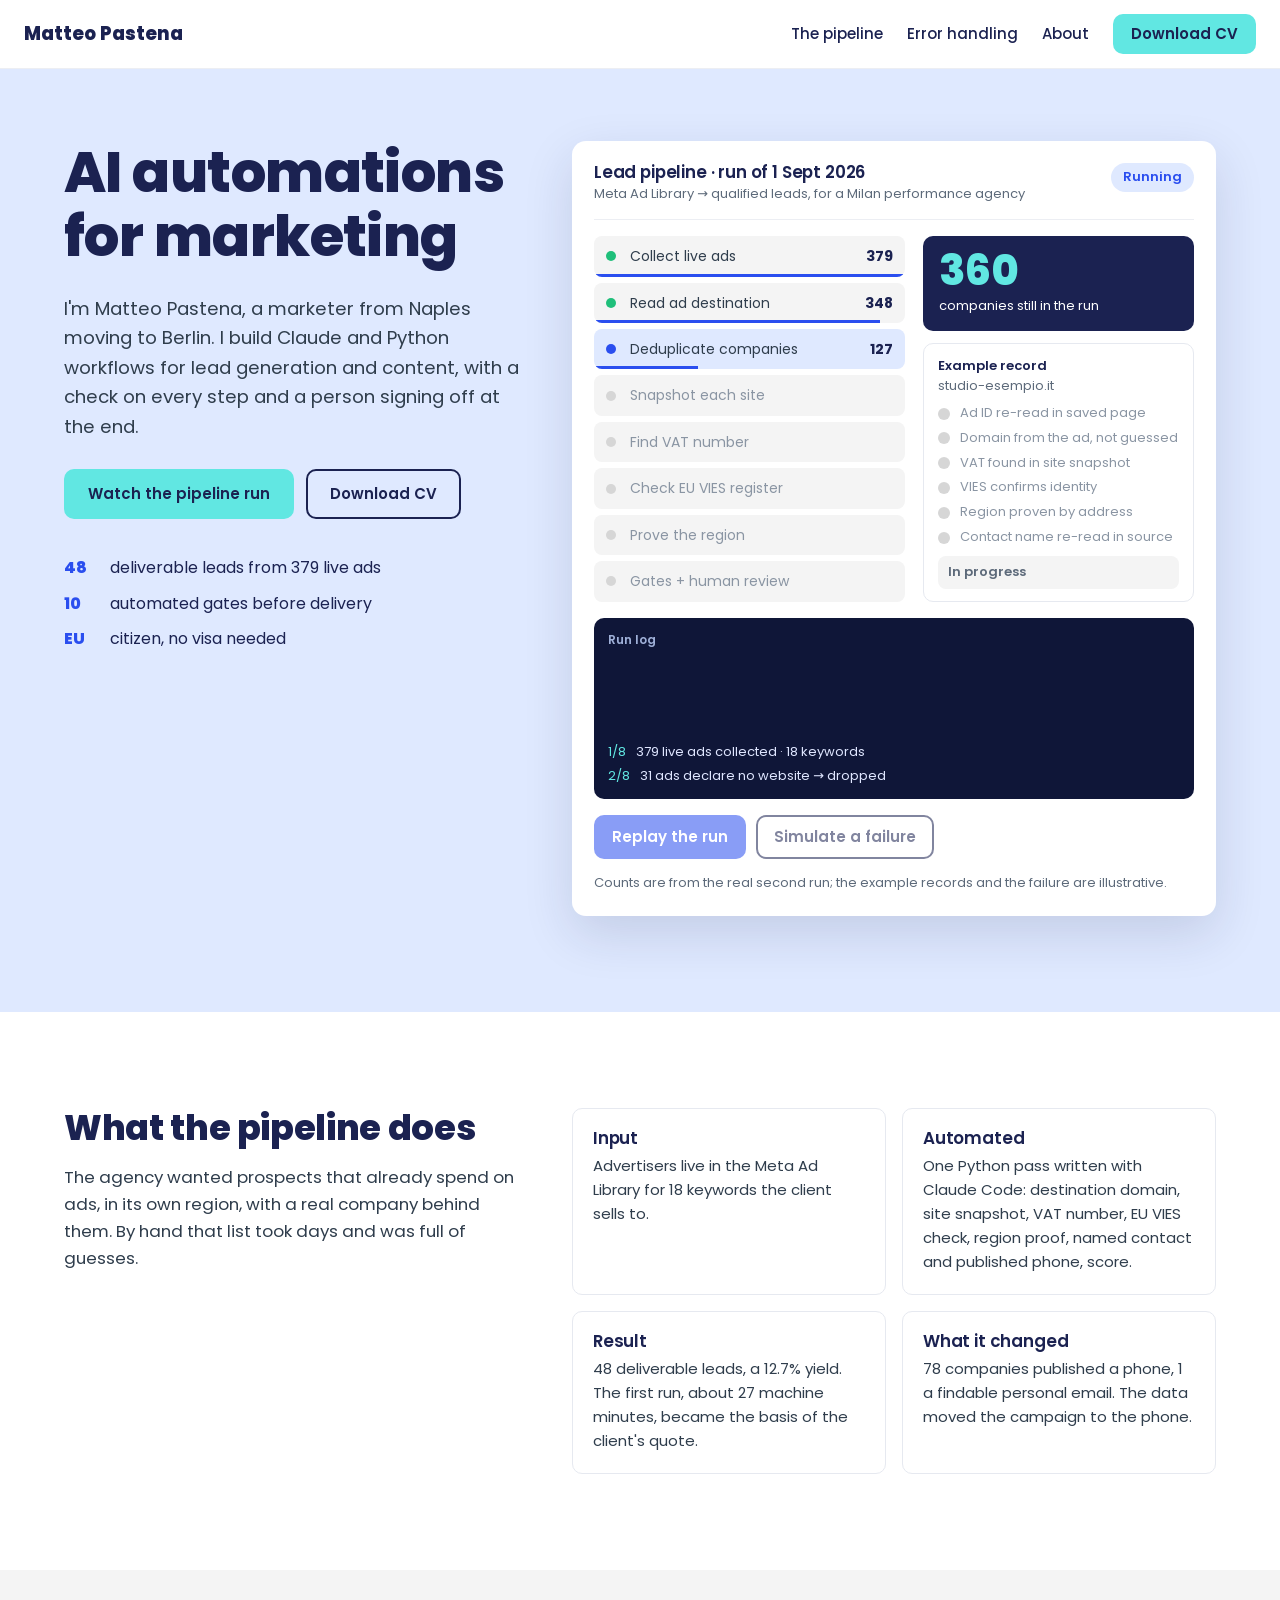
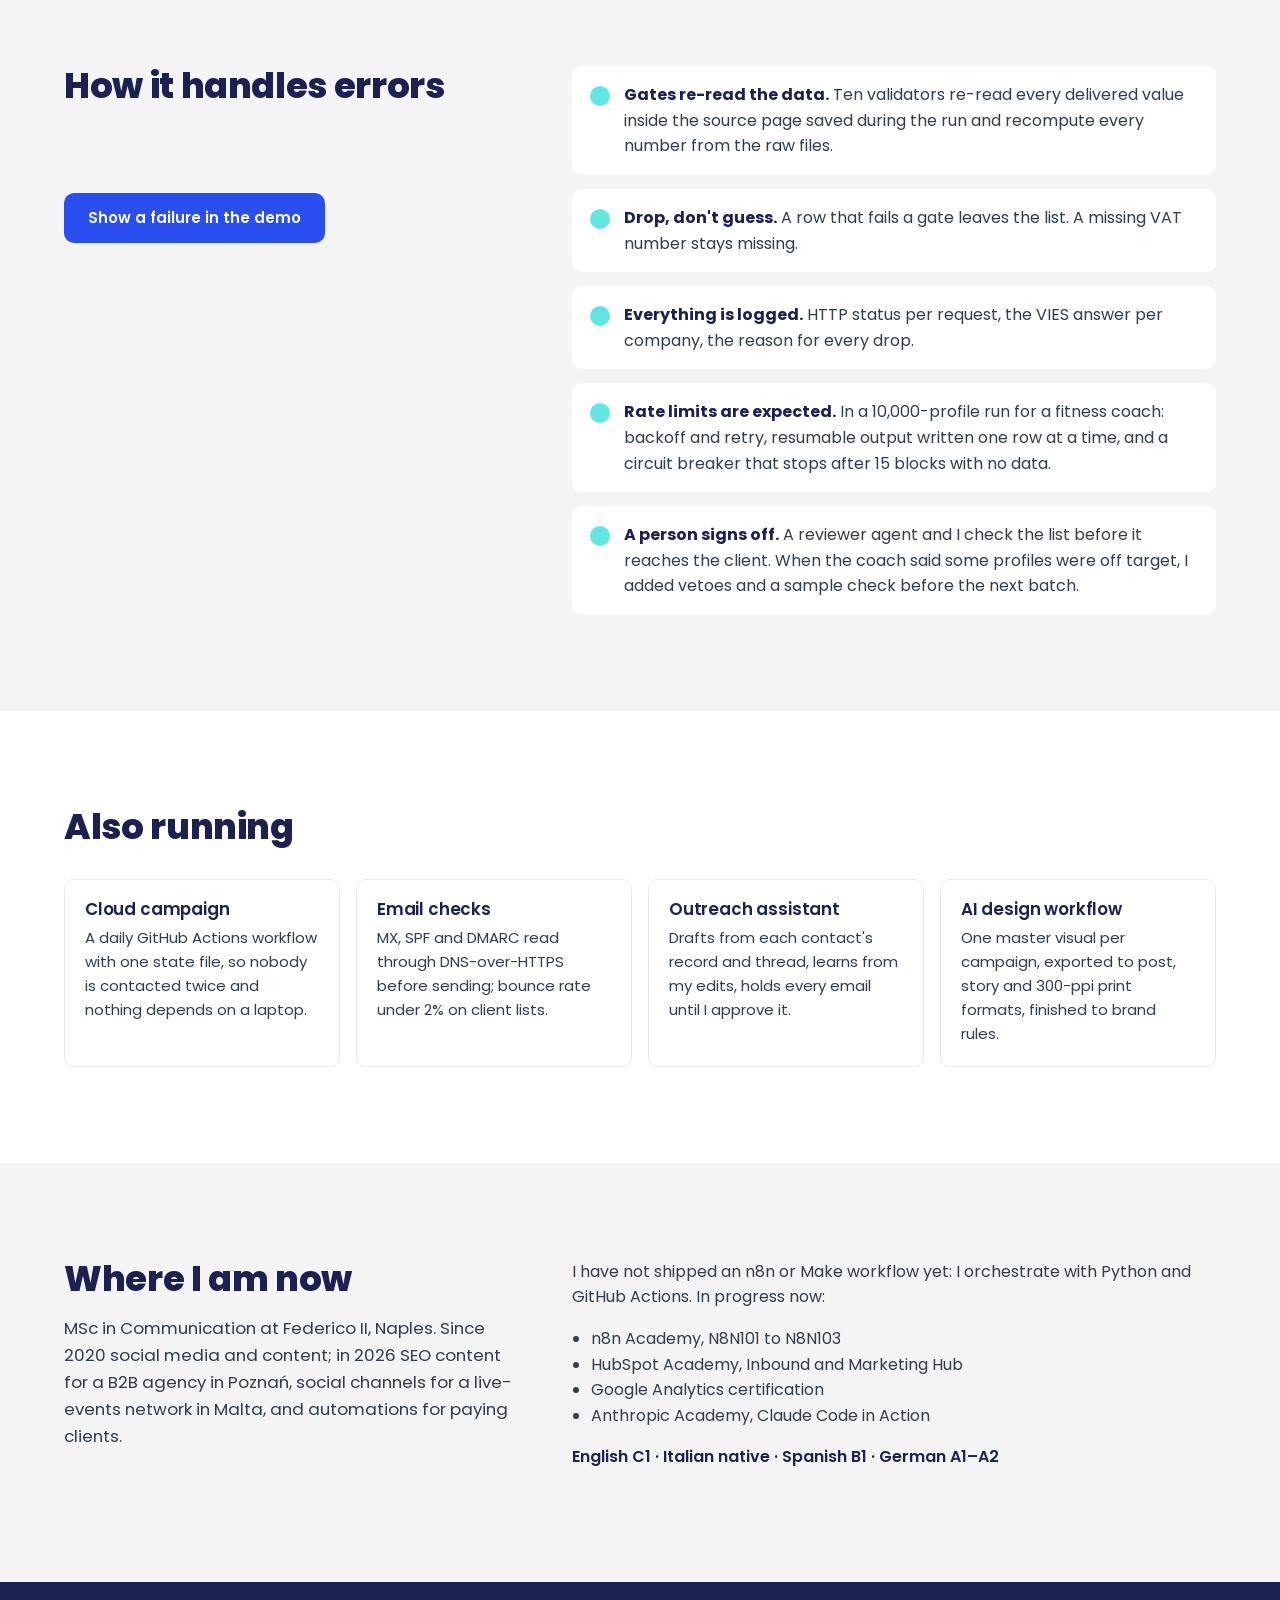
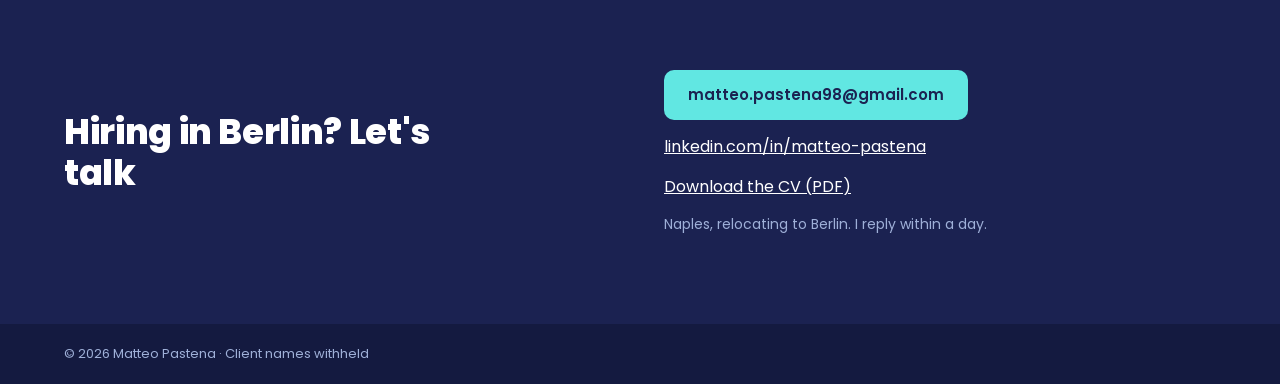
==== index.html @ 395c9174 "Portfolio one-page: AI marketing automation, GotPhoto style, live pipeline demo Co-Authored-By: Clau" ====
<!doctype html>
<html lang="en">
<head>
<meta charset="utf-8">
<meta name="viewport" content="width=device-width, initial-scale=1">
<title>Matteo Pastena — AI marketing automation</title>
<meta name="description" content="Matteo Pastena builds AI automations for marketing and lead generation: Claude, Python and APIs, with checks, logs and human review in every step. Moving to Berlin.">
<link rel="preconnect" href="https://fonts.googleapis.com">
<link rel="preconnect" href="https://fonts.gstatic.com" crossorigin>
<link href="https://fonts.googleapis.com/css2?family=Poppins:wght@400;500;600;800&display=swap" rel="stylesheet">
<link rel="stylesheet" href="styles.css">
</head>
<body>

<header class="bar">
  <a class="wordmark" href="#top">Matteo Pastena</a>
  <nav aria-label="Main">
    <a href="#demo">The pipeline</a>
    <a href="#errors">Error handling</a>
    <a href="#about">About</a>
    <a class="btn btn-teal btn-small" href="assets/Matteo-Pastena-CV.pdf">Download CV</a>
  </nav>
</header>

<main id="top">
  <section class="hero">
    <div class="wrap hero-grid">
      <div class="hero-copy">
        <h1>AI automations for marketing</h1>
        <p class="lead">I'm Matteo Pastena, a marketer from Naples moving to Berlin. I build Claude and Python workflows for lead generation and content, with a check on every step and a person signing off at the end.</p>
        <p class="actions">
          <a class="btn btn-teal" href="#demo" data-play>Watch the pipeline run</a>
          <a class="btn btn-ghost" href="assets/Matteo-Pastena-CV.pdf">Download CV</a>
        </p>
        <ul class="facts">
          <li><b>48</b> deliverable leads from 379 live ads</li>
          <li><b>10</b> automated gates before delivery</li>
          <li><b>EU</b> citizen, no visa needed</li>
        </ul>
      </div>

      <!-- Live demo: replays the real run of 1 Sept 2026 -->
      <div class="app" id="demo" data-ui aria-labelledby="app-title">
        <div class="app-top">
          <div>
            <h2 id="app-title">Lead pipeline · run of 1 Sept 2026</h2>
            <p class="app-sub">Meta Ad Library → qualified leads, for a Milan performance agency</p>
          </div>
          <span class="status" id="status">Finished</span>
        </div>

        <div class="app-body">
          <ol class="stages" id="stages">
            <li data-n="379" data-log="379 live ads collected · 18 keywords"><span class="dot"></span><span class="sname">Collect live ads</span><b>379</b><i style="--w:1"></i></li>
            <li data-n="348" data-log="31 ads declare no website → dropped"><span class="dot"></span><span class="sname">Read ad destination</span><b>348</b><i style="--w:.918"></i></li>
            <li data-n="127" data-log="348 ads → 127 unique company domains"><span class="dot"></span><span class="sname">Deduplicate companies</span><b>127</b><i style="--w:.335"></i></li>
            <li data-n="116" data-log="HTTP status logged per request · 11 sites unreachable"><span class="dot"></span><span class="sname">Snapshot each site</span><b>116</b><i style="--w:.306"></i></li>
            <li data-n="84" data-log="VAT read inside the saved snapshot, never inferred"><span class="dot"></span><span class="sname">Find VAT number</span><b>84</b><i style="--w:.222"></i></li>
            <li data-n="78" data-log="EU VIES answer logged for every company"><span class="dot"></span><span class="sname">Check EU VIES register</span><b>78</b><i style="--w:.206"></i></li>
            <li data-n="55" data-log="Region proven by VIES or the published address"><span class="dot"></span><span class="sname">Prove the region</span><b>55</b><i style="--w:.145"></i></li>
            <li data-n="48" data-log="48 rows pass all 10 gates · sent to human review"><span class="dot"></span><span class="sname">Gates + human review</span><b>48</b><i style="--w:.127"></i></li>
          </ol>

          <div class="side">
            <div class="kpi">
              <p class="kpi-n" id="kpi">48</p>
              <p class="kpi-l" id="kpi-l">companies still in the run</p>
            </div>
            <div class="record" id="record">
              <p class="record-h">Example record <span id="rec-name">studio-esempio.it</span></p>
              <ul id="rec-fields">
                <li class="ok">Ad ID re-read in saved page</li>
                <li class="ok">Domain from the ad, not guessed</li>
                <li class="ok">VAT found in site snapshot</li>
                <li class="ok">VIES confirms identity</li>
                <li class="ok">Region proven by address</li>
                <li class="ok">Contact name re-read in source</li>
              </ul>
              <p class="verdict ok" id="verdict">Delivered</p>
            </div>
          </div>
        </div>

        <div class="log-wrap">
          <p class="log-h">Run log</p>
          <ol class="log" id="log" aria-live="polite">
            <li><time>1/8</time>379 live ads collected · 18 keywords</li>
            <li><time>8/8</time>48 rows pass all 10 gates · sent to human review</li>
          </ol>
        </div>

        <div class="app-actions">
          <button class="btn btn-blue" type="button" id="play">Replay the run</button>
          <button class="btn btn-ghost" type="button" id="break">Simulate a failure</button>
          <p class="note">Counts are from the real second run; the example records and the failure are illustrative.</p>
        </div>
      </div>
    </div>
  </section>

  <section class="section" aria-labelledby="how-h">
    <div class="wrap two">
      <div>
        <h2 id="how-h" data-rise>What the pipeline does</h2>
        <p class="lead-s" data-rise>The agency wanted prospects that already spend on ads, in its own region, with a real company behind them. By hand that list took days and was full of guesses.</p>
      </div>
      <div class="cards">
        <article class="card" data-rise><h3>Input</h3><p>Advertisers live in the Meta Ad Library for 18 keywords the client sells to.</p></article>
        <article class="card" data-rise><h3>Automated</h3><p>One Python pass written with Claude Code: destination domain, site snapshot, VAT number, EU VIES check, region proof, named contact and published phone, score.</p></article>
        <article class="card" data-rise><h3>Result</h3><p>48 deliverable leads, a 12.7% yield. The first run, about 27 machine minutes, became the basis of the client's quote.</p></article>
        <article class="card" data-rise><h3>What it changed</h3><p>78 companies published a phone, 1 a findable personal email. The data moved the campaign to the phone.</p></article>
      </div>
    </div>
  </section>

  <section class="section tint" id="errors" aria-labelledby="err-h">
    <div class="wrap two">
      <div>
        <h2 id="err-h" data-rise>How it handles errors</h2>
        <p class="lead-s" data-rise>My automations are built to fail loudly and never fill a gap with a guess.</p>
        <p data-rise><a class="btn btn-blue" href="#demo" data-break>Show a failure in the demo</a></p>
      </div>
      <ul class="checks">
        <li data-rise><b>Gates re-read the data.</b> Ten validators re-read every delivered value inside the source page saved during the run and recompute every number from the raw files.</li>
        <li data-rise><b>Drop, don't guess.</b> A row that fails a gate leaves the list. A missing VAT number stays missing.</li>
        <li data-rise><b>Everything is logged.</b> HTTP status per request, the VIES answer per company, the reason for every drop.</li>
        <li data-rise><b>Rate limits are expected.</b> In a 10,000-profile run for a fitness coach: backoff and retry, resumable output written one row at a time, and a circuit breaker that stops after 15 blocks with no data.</li>
        <li data-rise><b>A person signs off.</b> A reviewer agent and I check the list before it reaches the client. When the coach said some profiles were off target, I added vetoes and a sample check before the next batch.</li>
      </ul>
    </div>
  </section>

  <section class="section" aria-labelledby="also-h">
    <div class="wrap">
      <h2 id="also-h" data-rise>Also running</h2>
      <div class="cards cards-4">
        <article class="card" data-rise><h3>Cloud campaign</h3><p>A daily GitHub Actions workflow with one state file, so nobody is contacted twice and nothing depends on a laptop.</p></article>
        <article class="card" data-rise><h3>Email checks</h3><p>MX, SPF and DMARC read through DNS-over-HTTPS before sending; bounce rate under 2% on client lists.</p></article>
        <article class="card" data-rise><h3>Outreach assistant</h3><p>Drafts from each contact's record and thread, learns from my edits, holds every email until I approve it.</p></article>
        <article class="card" data-rise><h3>AI design workflow</h3><p>One master visual per campaign, exported to post, story and 300-ppi print formats, finished to brand rules.</p></article>
      </div>
    </div>
  </section>

  <section class="section tint" id="about" aria-labelledby="about-h">
    <div class="wrap two">
      <div>
        <h2 id="about-h" data-rise>Where I am now</h2>
        <p class="lead-s" data-rise>MSc in Communication at Federico II, Naples. Since 2020 social media and content; in 2026 SEO content for a B2B agency in Poznań, social channels for a live-events network in Malta, and automations for paying clients.</p>
      </div>
      <div>
        <p data-rise>I have not shipped an n8n or Make workflow yet: I orchestrate with Python and GitHub Actions. In progress now:</p>
        <ul class="courses" data-rise>
          <li>n8n Academy, N8N101 to N8N103</li>
          <li>HubSpot Academy, Inbound and Marketing Hub</li>
          <li>Google Analytics certification</li>
          <li>Anthropic Academy, Claude Code in Action</li>
        </ul>
        <p class="langs" data-rise>English C1 · Italian native · Spanish B1 · German A1–A2</p>
      </div>
    </div>
  </section>

  <section class="contact" id="contact" aria-labelledby="contact-h">
    <div class="wrap contact-grid">
      <h2 id="contact-h">Hiring in Berlin? Let's talk</h2>
      <div class="contact-links">
        <a class="btn btn-teal" href="mailto:matteo.pastena98@gmail.com?subject=Role%20in%20Berlin">matteo.pastena98@gmail.com</a>
        <a href="https://www.linkedin.com/in/matteo-pastena">linkedin.com/in/matteo-pastena</a>
        <a href="assets/Matteo-Pastena-CV.pdf">Download the CV (PDF)</a>
        <p>Naples, relocating to Berlin. I reply within a day.</p>
      </div>
    </div>
  </section>
</main>

<footer class="foot"><div class="wrap"><p>© 2026 Matteo Pastena · Client names withheld</p></div></footer>

<script src="script.js"></script>
</body>
</html>
---- styles.css ----
/* Visual language aligned to gotphoto.com: Poppins, navy, light blue, teal action, 10px corners */
:root {
  --navy: #1b2251;
  --text: #2f3d4c;
  --blue: #2a4eef;
  --blue-dark: #1032cf;
  --sky: #dfe9ff;
  --teal: #61e7e2;
  --teal-dark: #1fd7d0;
  --coral: #f26673;
  --grey: #f4f4f4;
  --line: #d6d6d6;
  --white: #fff;
  --r: 10px;
  --wrap: 1200px;
  --ease: cubic-bezier(.2, .7, .2, 1);
}

*, *::before, *::after { box-sizing: border-box; }
html { scroll-behavior: smooth; }
body { margin: 0; font-family: Poppins, system-ui, sans-serif; color: var(--text); background: var(--white); font-size: 16px; line-height: 1.6; }
a { color: var(--blue); }
:focus-visible { outline: 3px solid var(--blue); outline-offset: 3px; }
h1, h2, h3 { color: var(--navy); font-weight: 800; margin: 0; line-height: 1.15; letter-spacing: -0.01em; }
h1 { font-size: clamp(2.25rem, 1.4rem + 3vw, 3.5rem); max-width: 14ch; }
h2 { font-size: clamp(1.6rem, 1.2rem + 1.4vw, 2.2rem); }
h3 { font-size: 1.05rem; font-weight: 600; margin-bottom: 6px; }
p { margin: 0 0 1em; }
.wrap { max-width: var(--wrap); margin: 0 auto; padding: 0 24px; }

/* header */
.bar { position: sticky; top: 0; z-index: 10; background: var(--white); display: flex; justify-content: space-between; align-items: center; padding: 14px 24px; border-bottom: 1px solid #eceef3; }
.wordmark { color: var(--navy); font-weight: 800; font-size: 1.15rem; text-decoration: none; }
.bar nav { display: flex; align-items: center; gap: 24px; }
.bar nav a:not(.btn) { color: var(--navy); text-decoration: none; font-weight: 500; font-size: 15px; }
.bar nav a:not(.btn):hover { color: var(--blue); }

/* buttons */
.btn { display: inline-flex; align-items: center; justify-content: center; gap: 8px; min-height: 48px; padding: 14px 22px; border-radius: var(--r); font: 600 15px/1.2 Poppins, sans-serif; text-decoration: none; cursor: pointer; border: 2px solid transparent; transition: background .2s, transform .15s var(--ease), border-color .2s, color .2s; }
.btn:active { transform: scale(.97); }
.btn-teal { background: var(--teal); color: var(--navy); }
.btn-teal:hover { background: var(--teal-dark); }
.btn-blue { background: var(--blue); color: var(--white); }
.btn-blue:hover { background: var(--blue-dark); }
.btn-ghost { background: transparent; color: var(--navy); border-color: var(--navy); }
.btn-ghost:hover { background: var(--navy); color: var(--white); }
.btn-small { min-height: 40px; padding: 9px 16px; }
.btn[disabled] { opacity: .55; cursor: default; }

/* hero */
.hero { background: var(--sky); padding: 72px 0 96px; }
.hero-grid { display: grid; grid-template-columns: 5fr 7fr; gap: 48px; align-items: start; }
.lead { font-size: 1.15rem; margin: 24px 0 28px; max-width: 34em; }
.actions { display: flex; gap: 12px; flex-wrap: wrap; }
.facts { list-style: none; padding: 0; margin: 36px 0 0; display: grid; gap: 10px; }
.facts li { color: var(--navy); }
.facts b { display: inline-block; min-width: 2.6em; font-weight: 800; color: var(--blue); }

/* demo app */
.app { background: var(--white); border-radius: 14px; box-shadow: 0 18px 50px rgba(27, 34, 81, .14); padding: 22px; scroll-margin-top: 90px; }
.app-top { display: flex; justify-content: space-between; gap: 16px; align-items: flex-start; padding-bottom: 14px; border-bottom: 1px solid #eceef3; }
.app-top h2 { font-size: 1.05rem; font-weight: 600; }
.app-sub { font-size: 13px; color: #5d6a7a; margin: 2px 0 0; }
.status { flex: none; font-size: 13px; font-weight: 600; padding: 4px 12px; border-radius: 999px; background: #e3f8ee; color: #137a4b; }
.status.running { background: var(--sky); color: var(--blue); }
.status.error { background: #fde7ea; color: #b2283a; }
.app-body { display: grid; grid-template-columns: 1.15fr 1fr; gap: 18px; padding: 16px 0; }
.stages { list-style: none; margin: 0; padding: 0; display: grid; gap: 6px; }
.stages li { position: relative; display: grid; grid-template-columns: 14px 1fr auto; gap: 10px; align-items: center; padding: 8px 12px; border-radius: 8px; background: var(--grey); font-size: 14px; overflow: hidden; transition: background .3s, color .3s; }
.stages li i { position: absolute; left: 0; bottom: 0; height: 3px; width: calc(var(--w) * 100%); background: var(--blue); transform-origin: left; transition: transform .5s var(--ease); }
.stages b { font-variant-numeric: tabular-nums; color: var(--navy); }
.dot { width: 10px; height: 10px; border-radius: 50%; background: #1fbf7a; }
.stages li.pending { color: #8a95a3; }
.stages li.pending .dot { background: var(--line); }
.stages li.pending b { visibility: hidden; }
.stages li.pending i { transform: scaleX(0); }
.stages li.active { background: var(--sky); }
.stages li.active .dot { background: var(--blue); animation: pulse 1s infinite; }
.stages li.failed { background: #fde7ea; }
.stages li.failed .dot { background: var(--coral); }
@keyframes pulse { 50% { transform: scale(1.5); opacity: .6; } }
.side { display: grid; gap: 12px; align-content: start; }
.kpi { background: var(--navy); color: var(--white); border-radius: var(--r); padding: 14px 16px; }
.kpi-n { font-size: 2.6rem; font-weight: 800; line-height: 1; margin: 0 0 4px; font-variant-numeric: tabular-nums; color: var(--teal); }
.kpi-l { font-size: 13px; margin: 0; }
.record { border: 1px solid #e6e9f0; border-radius: var(--r); padding: 12px 14px; font-size: 13px; }
.record-h { font-weight: 600; color: var(--navy); margin-bottom: 6px; }
.record-h span { display: block; font-weight: 400; color: #5d6a7a; }
.record ul { list-style: none; margin: 0 0 8px; padding: 0; display: grid; gap: 4px; }
.record li { padding-left: 22px; position: relative; color: #8a95a3; transition: color .3s; }
.record li::before { content: ""; position: absolute; left: 0; top: .35em; width: 12px; height: 12px; border-radius: 50%; background: var(--line); transition: background .3s; }
.record li.ok { color: var(--text); }
.record li.ok::before { background: #1fbf7a; }
.record li.bad { color: #b2283a; }
.record li.bad::before { background: var(--coral); }
.verdict { margin: 0; font-weight: 600; padding: 6px 10px; border-radius: 8px; background: var(--grey); color: #5d6a7a; }
.verdict.ok { background: #e3f8ee; color: #137a4b; }
.verdict.bad { background: #fde7ea; color: #b2283a; }
.log-wrap { background: #0f1638; border-radius: var(--r); padding: 12px 14px; }
.log-h { color: #9fb0d8; font-size: 12px; font-weight: 600; margin: 0 0 6px; }
.log { list-style: none; margin: 0; padding: 0; height: 132px; overflow: hidden; display: flex; flex-direction: column; justify-content: flex-end; gap: 3px; font-size: 13px; color: #dfe6ff; }
.log li { animation: in .3s var(--ease); }
.log time { color: var(--teal); font-variant-numeric: tabular-nums; margin-right: 10px; }
.log li.warn { color: #ffd27a; }
.log li.err { color: #ff9aa5; }
@keyframes in { from { opacity: 0; transform: translateY(6px); } }
.app-actions { display: flex; flex-wrap: wrap; gap: 10px; align-items: center; padding-top: 16px; }
.app-actions .btn { min-height: 44px; padding: 10px 16px; }
.note { flex-basis: 100%; font-size: 13px; color: #5d6a7a; margin: 4px 0 0; }

/* sections */
.section { padding: 96px 0; }
.tint { background: var(--grey); }
.two { display: grid; grid-template-columns: 5fr 7fr; gap: 48px; align-items: start; }
.lead-s { font-size: 1.05rem; margin-top: 16px; max-width: 32em; }
.cards { display: grid; grid-template-columns: 1fr 1fr; gap: 16px; }
.cards-4 { grid-template-columns: repeat(4, 1fr); margin-top: 32px; }
.card { background: var(--white); border: 1px solid #e6e9f0; border-radius: var(--r); padding: 20px; transition: transform .2s var(--ease), border-color .2s; }
.card:hover { transform: translateY(-3px); border-color: var(--blue); }
.card p { margin: 0; font-size: 15px; }
.tint .card { border-color: transparent; }
.checks { list-style: none; margin: 0; padding: 0; display: grid; gap: 14px; }
.checks li { background: var(--white); border-radius: var(--r); padding: 16px 18px 16px 52px; position: relative; }
.checks li::before { content: ""; position: absolute; left: 18px; top: 20px; width: 20px; height: 20px; border-radius: 50%; background: var(--teal); }
.checks b { color: var(--navy); }
.courses { padding-left: 1.2em; margin: 0 0 16px; }
.langs { color: var(--navy); font-weight: 600; }

/* contact */
.contact { background: var(--navy); color: #dfe6ff; padding: 88px 0; }
.contact h2 { color: var(--white); max-width: 16ch; }
.contact-grid { display: grid; grid-template-columns: 1fr 1fr; gap: 48px; align-items: center; }
.contact-links { display: flex; flex-direction: column; align-items: flex-start; gap: 14px; }
.contact-links a:not(.btn) { color: var(--white); }
.contact-links p { margin: 0; font-size: 14px; color: #9fb0d8; }
.foot { background: #141a40; color: #9fb0d8; font-size: 13px; padding: 20px 0; }
.foot p { margin: 0; }

/* entrances */
@media (prefers-reduced-motion: no-preference) {
  .js [data-rise] { opacity: 0; transform: translateY(20px); transition: opacity .6s var(--ease), transform .6s var(--ease); }
  .js [data-rise].is-in { opacity: 1; transform: none; }
}

@media (max-width: 980px) {
  .hero-grid, .two, .contact-grid { grid-template-columns: 1fr; gap: 32px; }
  .cards-4 { grid-template-columns: 1fr 1fr; }
}
@media (max-width: 640px) {
  .bar nav a:not(.btn) { display: none; }
  .hero { padding: 40px 0 56px; }
  .wrap { padding: 0 16px; }
  .app { padding: 14px; }
  .app-body { grid-template-columns: 1fr; }
  .cards, .cards-4 { grid-template-columns: 1fr; }
  .section { padding: 64px 0; }
  .actions .btn { flex: 1 1 100%; }
}
@media (prefers-reduced-motion: reduce) {
  html { scroll-behavior: auto; }
  .stages li.active .dot { animation: none; }
  .log li { animation: none; }
}
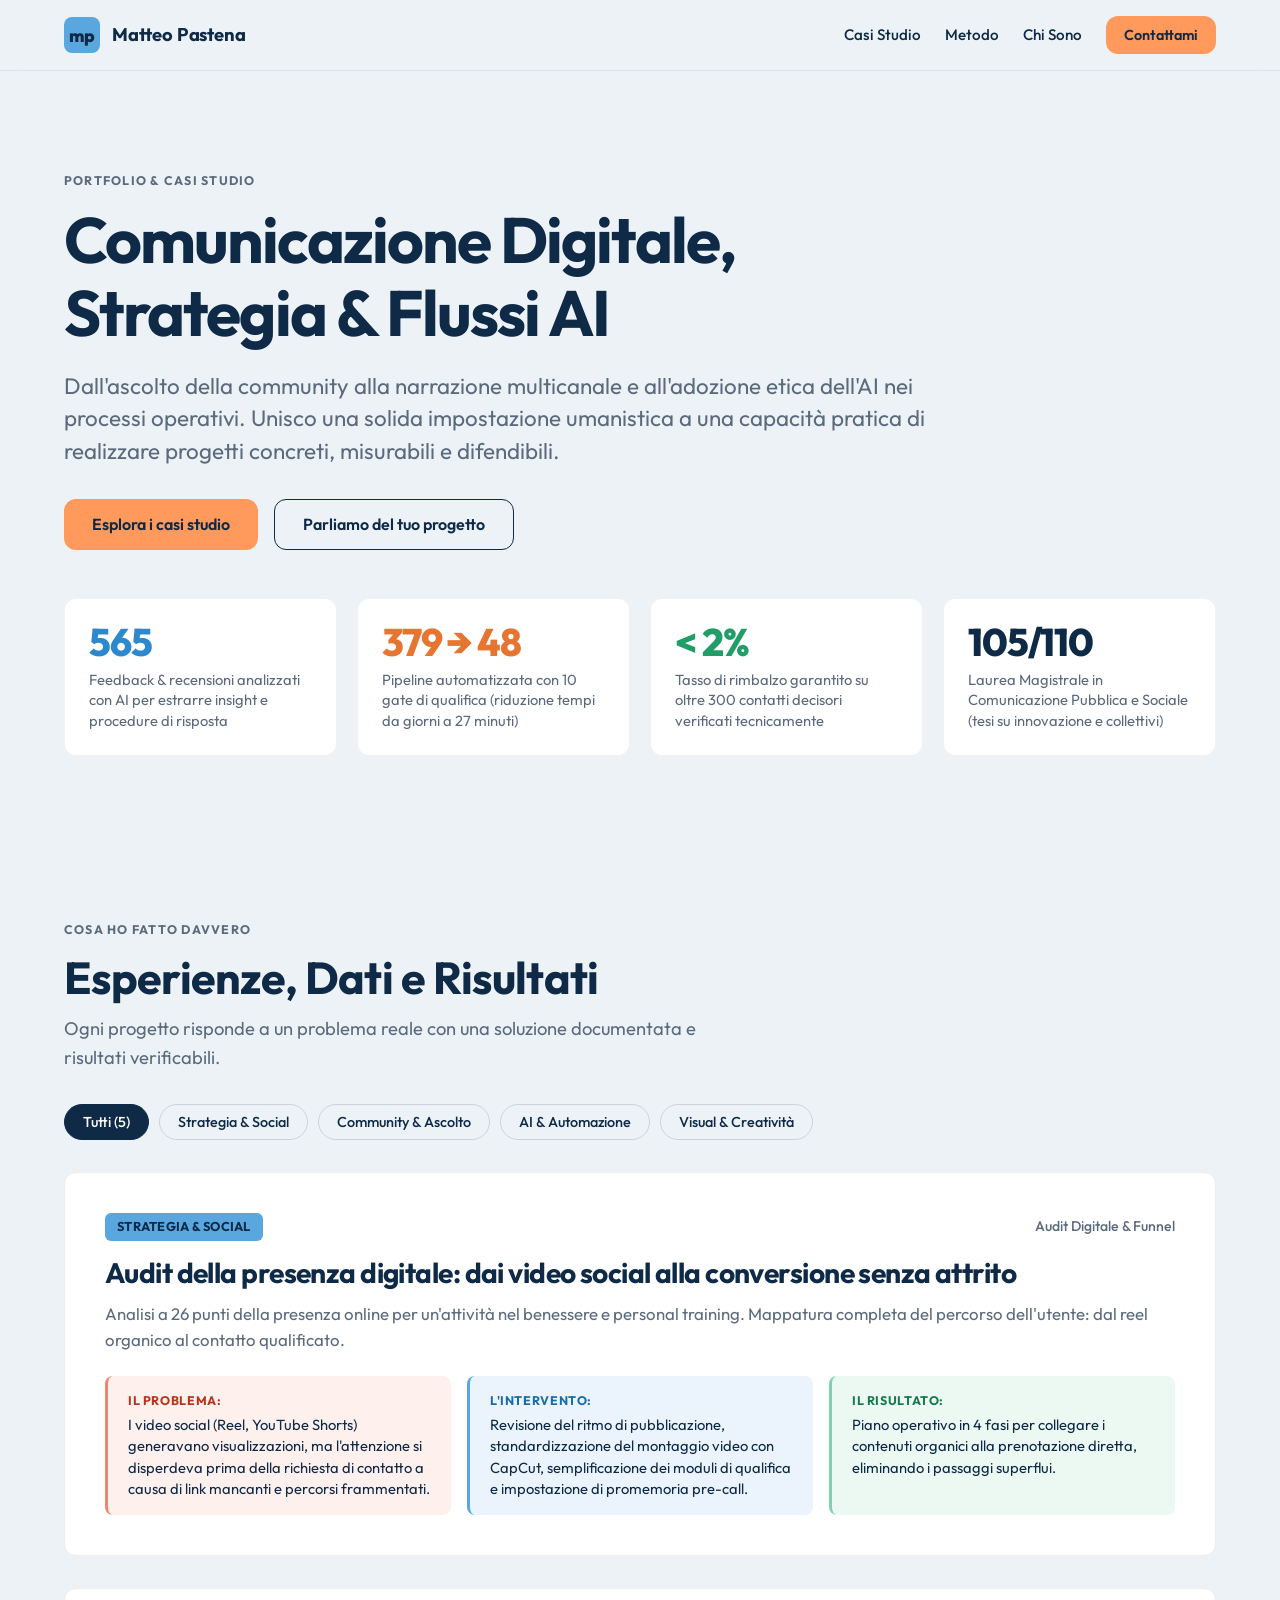
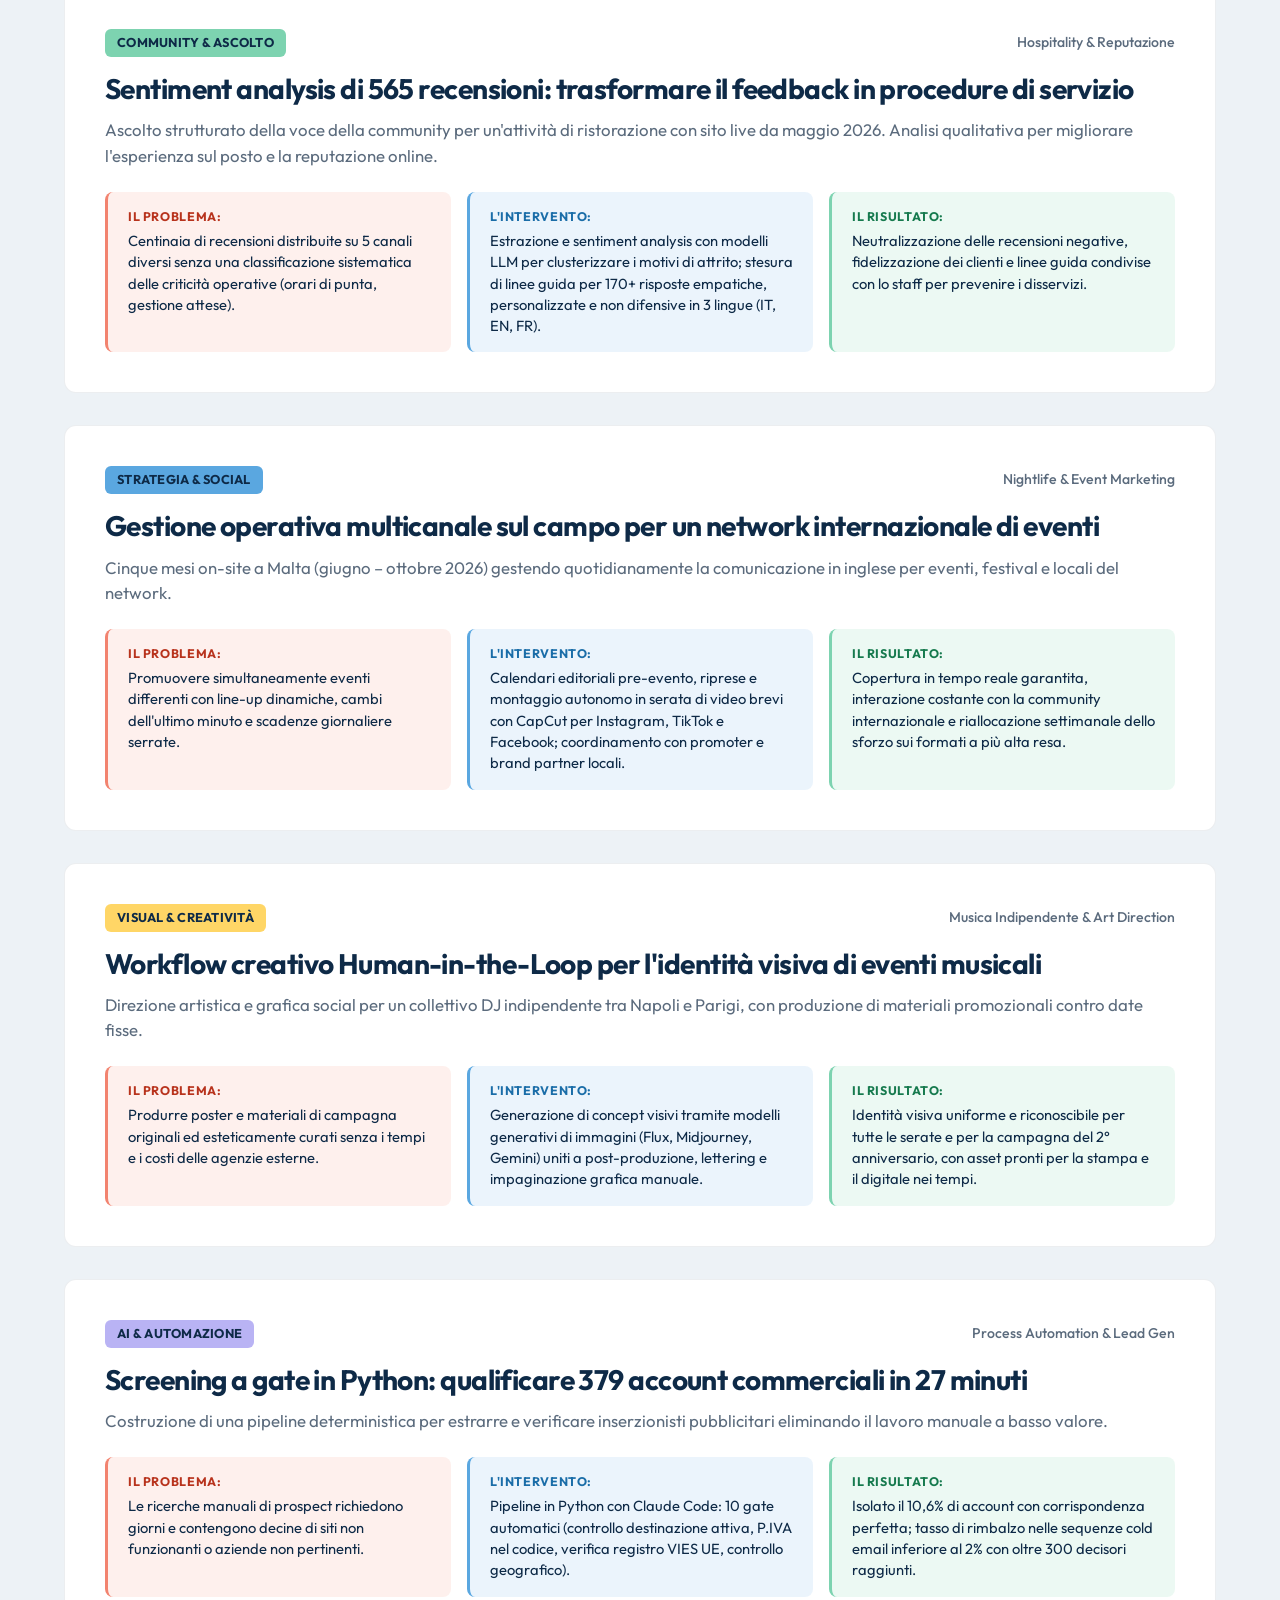
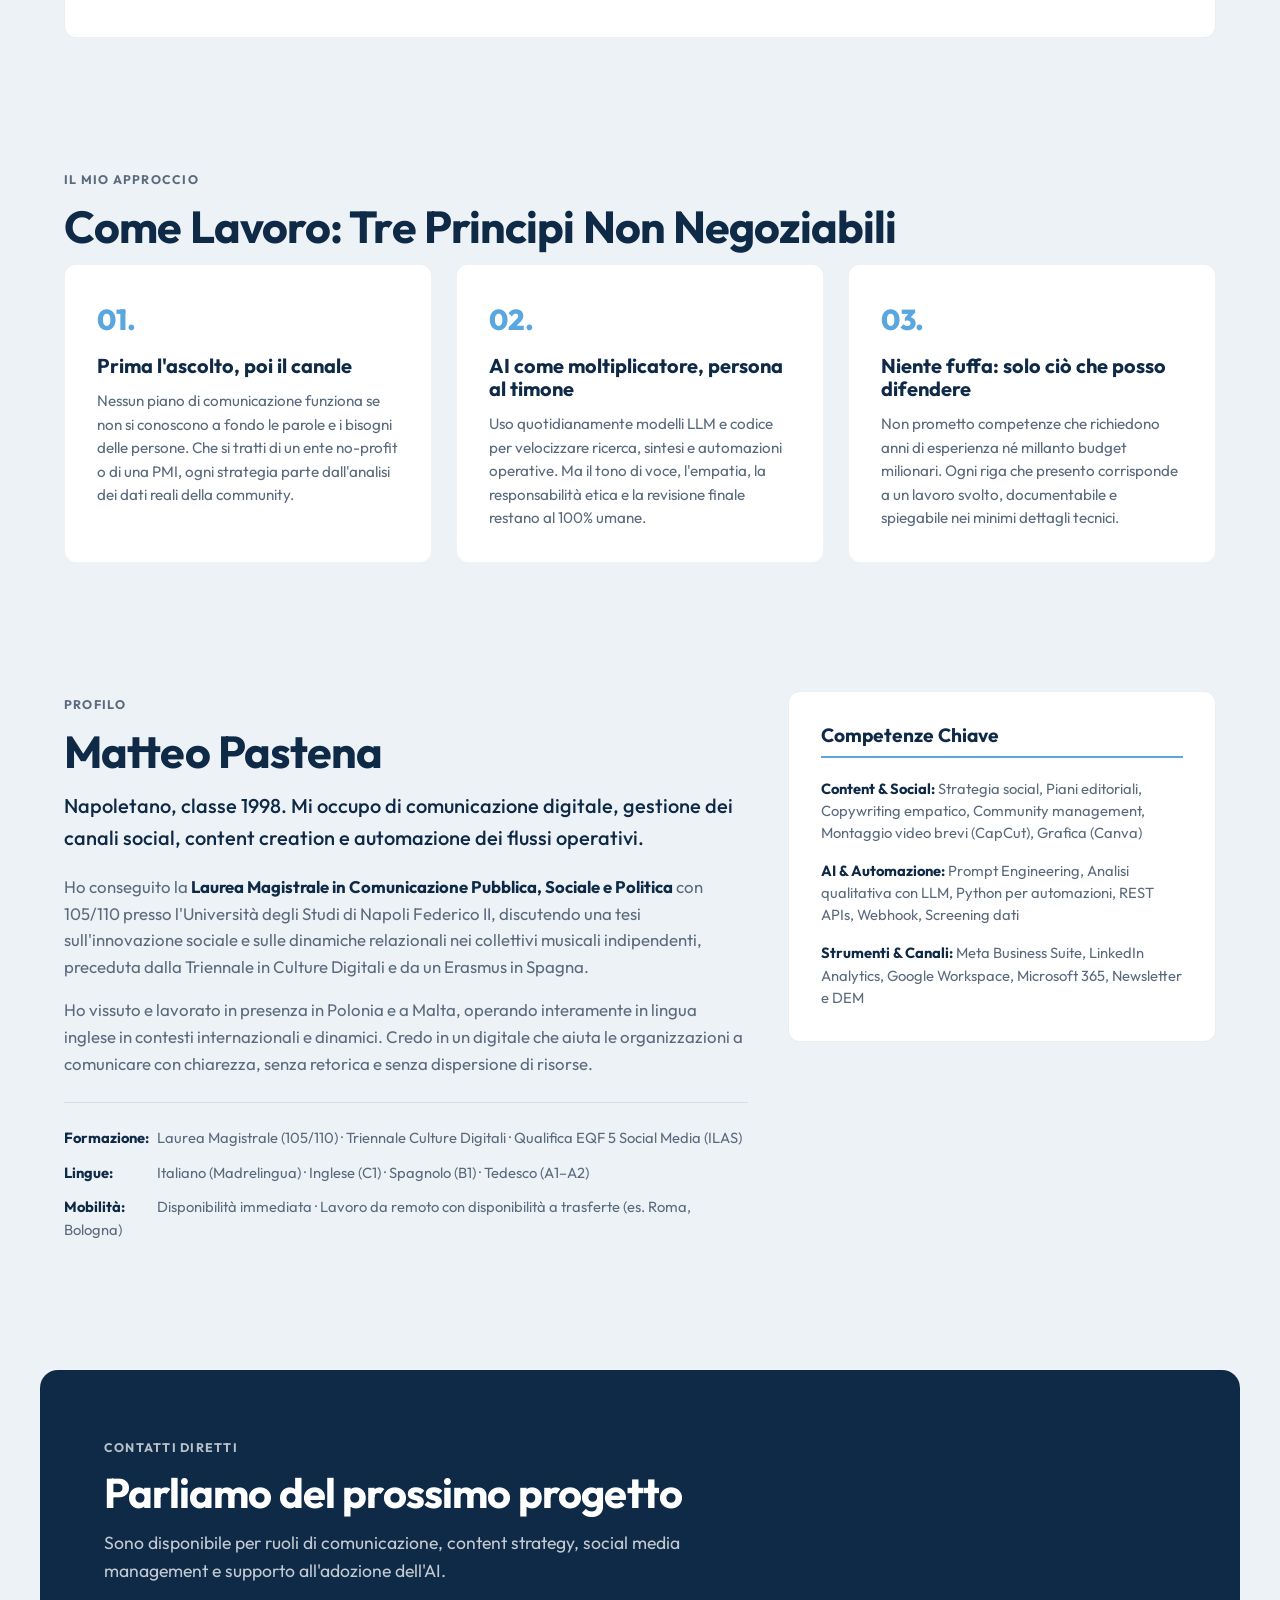
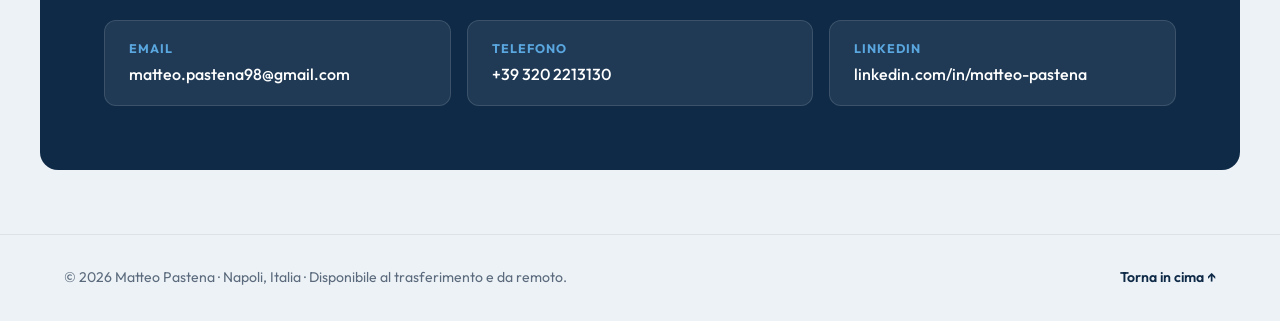
==== commit cbf894e4: "feat: unified portfolio v3 with Matteo Pastena brand guidelines and 5 case studies" ====
--- a/index.html
+++ b/index.html
@@ -1,180 +1,322 @@
 <!doctype html>
-<html lang="en">
+<html lang="it">
 <head>
 <meta charset="utf-8">
 <meta name="viewport" content="width=device-width, initial-scale=1">
-<title>Matteo Pastena — AI marketing automation</title>
-<meta name="description" content="Matteo Pastena builds AI automations for marketing and lead generation: Claude, Python and APIs, with checks, logs and human review in every step. Moving to Berlin.">
+<title>Matteo Pastena — Digital Communication, Content & AI Workflows</title>
+<meta name="description" content="Portfolio di Matteo Pastena: strategia di comunicazione digitale, content creation, community listening e automazioni AI. Laurea Magistrale in Comunicazione (105/110).">
 <link rel="preconnect" href="https://fonts.googleapis.com">
 <link rel="preconnect" href="https://fonts.gstatic.com" crossorigin>
-<link href="https://fonts.googleapis.com/css2?family=Poppins:wght@400;500;600;800&display=swap" rel="stylesheet">
+<link href="https://fonts.googleapis.com/css2?family=Outfit:wght@300;400;500;600;700;800&display=swap" rel="stylesheet">
 <link rel="stylesheet" href="styles.css">
 </head>
 <body>
 
-<header class="bar">
-  <a class="wordmark" href="#top">Matteo Pastena</a>
-  <nav aria-label="Main">
-    <a href="#demo">The pipeline</a>
-    <a href="#errors">Error handling</a>
-    <a href="#about">About</a>
-    <a class="btn btn-teal btn-small" href="assets/Matteo-Pastena-CV.pdf">Download CV</a>
-  </nav>
+<header class="navbar">
+  <div class="wrap nav-inner">
+    <a href="#top" class="brand">
+      <span class="logo-badge">mp</span>
+      <span class="brand-text">Matteo Pastena</span>
+    </a>
+    <nav class="nav-menu" aria-label="Navigazione principale">
+      <a href="#casi-studio">Casi Studio</a>
+      <a href="#metodo">Metodo</a>
+      <a href="#chi-sono">Chi Sono</a>
+      <a href="#contatti" class="btn btn-action btn-sm">Contattami</a>
+    </nav>
+  </div>
 </header>
 
 <main id="top">
-  <section class="hero">
-    <div class="wrap hero-grid">
-      <div class="hero-copy">
-        <h1>AI automations for marketing</h1>
-        <p class="lead">I'm Matteo Pastena, a marketer from Naples moving to Berlin. I build Claude and Python workflows for lead generation and content, with a check on every step and a person signing off at the end.</p>
-        <p class="actions">
-          <a class="btn btn-teal" href="#demo" data-play>Watch the pipeline run</a>
-          <a class="btn btn-ghost" href="assets/Matteo-Pastena-CV.pdf">Download CV</a>
-        </p>
-        <ul class="facts">
-          <li><b>48</b> deliverable leads from 379 live ads</li>
-          <li><b>10</b> automated gates before delivery</li>
-          <li><b>EU</b> citizen, no visa needed</li>
-        </ul>
-      </div>
-
-      <!-- Live demo: replays the real run of 1 Sept 2026 -->
-      <div class="app" id="demo" data-ui aria-labelledby="app-title">
-        <div class="app-top">
-          <div>
-            <h2 id="app-title">Lead pipeline · run of 1 Sept 2026</h2>
-            <p class="app-sub">Meta Ad Library → qualified leads, for a Milan performance agency</p>
-          </div>
-          <span class="status" id="status">Finished</span>
-        </div>
-
-        <div class="app-body">
-          <ol class="stages" id="stages">
-            <li data-n="379" data-log="379 live ads collected · 18 keywords"><span class="dot"></span><span class="sname">Collect live ads</span><b>379</b><i style="--w:1"></i></li>
-            <li data-n="348" data-log="31 ads declare no website → dropped"><span class="dot"></span><span class="sname">Read ad destination</span><b>348</b><i style="--w:.918"></i></li>
-            <li data-n="127" data-log="348 ads → 127 unique company domains"><span class="dot"></span><span class="sname">Deduplicate companies</span><b>127</b><i style="--w:.335"></i></li>
-            <li data-n="116" data-log="HTTP status logged per request · 11 sites unreachable"><span class="dot"></span><span class="sname">Snapshot each site</span><b>116</b><i style="--w:.306"></i></li>
-            <li data-n="84" data-log="VAT read inside the saved snapshot, never inferred"><span class="dot"></span><span class="sname">Find VAT number</span><b>84</b><i style="--w:.222"></i></li>
-            <li data-n="78" data-log="EU VIES answer logged for every company"><span class="dot"></span><span class="sname">Check EU VIES register</span><b>78</b><i style="--w:.206"></i></li>
-            <li data-n="55" data-log="Region proven by VIES or the published address"><span class="dot"></span><span class="sname">Prove the region</span><b>55</b><i style="--w:.145"></i></li>
-            <li data-n="48" data-log="48 rows pass all 10 gates · sent to human review"><span class="dot"></span><span class="sname">Gates + human review</span><b>48</b><i style="--w:.127"></i></li>
-          </ol>
-
-          <div class="side">
-            <div class="kpi">
-              <p class="kpi-n" id="kpi">48</p>
-              <p class="kpi-l" id="kpi-l">companies still in the run</p>
-            </div>
-            <div class="record" id="record">
-              <p class="record-h">Example record <span id="rec-name">studio-esempio.it</span></p>
-              <ul id="rec-fields">
-                <li class="ok">Ad ID re-read in saved page</li>
-                <li class="ok">Domain from the ad, not guessed</li>
-                <li class="ok">VAT found in site snapshot</li>
-                <li class="ok">VIES confirms identity</li>
-                <li class="ok">Region proven by address</li>
-                <li class="ok">Contact name re-read in source</li>
-              </ul>
-              <p class="verdict ok" id="verdict">Delivered</p>
-            </div>
-          </div>
-        </div>
-
-        <div class="log-wrap">
-          <p class="log-h">Run log</p>
-          <ol class="log" id="log" aria-live="polite">
-            <li><time>1/8</time>379 live ads collected · 18 keywords</li>
-            <li><time>8/8</time>48 rows pass all 10 gates · sent to human review</li>
-          </ol>
-        </div>
-
-        <div class="app-actions">
-          <button class="btn btn-blue" type="button" id="play">Replay the run</button>
-          <button class="btn btn-ghost" type="button" id="break">Simulate a failure</button>
-          <p class="note">Counts are from the real second run; the example records and the failure are illustrative.</p>
-        </div>
-      </div>
-    </div>
-  </section>
-
-  <section class="section" aria-labelledby="how-h">
-    <div class="wrap two">
-      <div>
-        <h2 id="how-h" data-rise>What the pipeline does</h2>
-        <p class="lead-s" data-rise>The agency wanted prospects that already spend on ads, in its own region, with a real company behind them. By hand that list took days and was full of guesses.</p>
-      </div>
-      <div class="cards">
-        <article class="card" data-rise><h3>Input</h3><p>Advertisers live in the Meta Ad Library for 18 keywords the client sells to.</p></article>
-        <article class="card" data-rise><h3>Automated</h3><p>One Python pass written with Claude Code: destination domain, site snapshot, VAT number, EU VIES check, region proof, named contact and published phone, score.</p></article>
-        <article class="card" data-rise><h3>Result</h3><p>48 deliverable leads, a 12.7% yield. The first run, about 27 machine minutes, became the basis of the client's quote.</p></article>
-        <article class="card" data-rise><h3>What it changed</h3><p>78 companies published a phone, 1 a findable personal email. The data moved the campaign to the phone.</p></article>
-      </div>
-    </div>
-  </section>
-
-  <section class="section tint" id="errors" aria-labelledby="err-h">
-    <div class="wrap two">
-      <div>
-        <h2 id="err-h" data-rise>How it handles errors</h2>
-        <p class="lead-s" data-rise>My automations are built to fail loudly and never fill a gap with a guess.</p>
-        <p data-rise><a class="btn btn-blue" href="#demo" data-break>Show a failure in the demo</a></p>
-      </div>
-      <ul class="checks">
-        <li data-rise><b>Gates re-read the data.</b> Ten validators re-read every delivered value inside the source page saved during the run and recompute every number from the raw files.</li>
-        <li data-rise><b>Drop, don't guess.</b> A row that fails a gate leaves the list. A missing VAT number stays missing.</li>
-        <li data-rise><b>Everything is logged.</b> HTTP status per request, the VIES answer per company, the reason for every drop.</li>
-        <li data-rise><b>Rate limits are expected.</b> In a 10,000-profile run for a fitness coach: backoff and retry, resumable output written one row at a time, and a circuit breaker that stops after 15 blocks with no data.</li>
-        <li data-rise><b>A person signs off.</b> A reviewer agent and I check the list before it reaches the client. When the coach said some profiles were off target, I added vetoes and a sample check before the next batch.</li>
-      </ul>
-    </div>
-  </section>
-
-  <section class="section" aria-labelledby="also-h">
+  <!-- Hero Section -->
+  <section class="hero-section">
     <div class="wrap">
-      <h2 id="also-h" data-rise>Also running</h2>
-      <div class="cards cards-4">
-        <article class="card" data-rise><h3>Cloud campaign</h3><p>A daily GitHub Actions workflow with one state file, so nobody is contacted twice and nothing depends on a laptop.</p></article>
-        <article class="card" data-rise><h3>Email checks</h3><p>MX, SPF and DMARC read through DNS-over-HTTPS before sending; bounce rate under 2% on client lists.</p></article>
-        <article class="card" data-rise><h3>Outreach assistant</h3><p>Drafts from each contact's record and thread, learns from my edits, holds every email until I approve it.</p></article>
-        <article class="card" data-rise><h3>AI design workflow</h3><p>One master visual per campaign, exported to post, story and 300-ppi print formats, finished to brand rules.</p></article>
-      </div>
-    </div>
-  </section>
-
-  <section class="section tint" id="about" aria-labelledby="about-h">
-    <div class="wrap two">
-      <div>
-        <h2 id="about-h" data-rise>Where I am now</h2>
-        <p class="lead-s" data-rise>MSc in Communication at Federico II, Naples. Since 2020 social media and content; in 2026 SEO content for a B2B agency in Poznań, social channels for a live-events network in Malta, and automations for paying clients.</p>
-      </div>
-      <div>
-        <p data-rise>I have not shipped an n8n or Make workflow yet: I orchestrate with Python and GitHub Actions. In progress now:</p>
-        <ul class="courses" data-rise>
-          <li>n8n Academy, N8N101 to N8N103</li>
-          <li>HubSpot Academy, Inbound and Marketing Hub</li>
-          <li>Google Analytics certification</li>
-          <li>Anthropic Academy, Claude Code in Action</li>
-        </ul>
-        <p class="langs" data-rise>English C1 · Italian native · Spanish B1 · German A1–A2</p>
-      </div>
-    </div>
-  </section>
-
-  <section class="contact" id="contact" aria-labelledby="contact-h">
-    <div class="wrap contact-grid">
-      <h2 id="contact-h">Hiring in Berlin? Let's talk</h2>
+      <div class="hero-header">
+        <span class="section-tag">PORTFOLIO & CASI STUDIO</span>
+        <h1 class="hero-title">Comunicazione Digitale, Strategia & Flussi AI</h1>
+        <p class="hero-lead">Dall'ascolto della community alla narrazione multicanale e all'adozione etica dell'AI nei processi operativi. Unisco una solida impostazione umanistica a una capacità pratica di realizzare progetti concreti, misurabili e difendibili.</p>
+        
+        <div class="hero-actions">
+          <a href="#casi-studio" class="btn btn-action">Esplora i casi studio</a>
+          <a href="#contatti" class="btn btn-outline">Parliamo del tuo progetto</a>
+        </div>
+      </div>
+
+      <!-- KPI Bar -->
+      <div class="kpi-grid">
+        <div class="kpi-card">
+          <div class="kpi-num color-primary">565</div>
+          <div class="kpi-label">Feedback & recensioni analizzati con AI per estrarre insight e procedure di risposta</div>
+        </div>
+        <div class="kpi-card">
+          <div class="kpi-num color-action">379 → 48</div>
+          <div class="kpi-label">Pipeline automatizzata con 10 gate di qualifica (riduzione tempi da giorni a 27 minuti)</div>
+        </div>
+        <div class="kpi-card">
+          <div class="kpi-num color-gain">&lt; 2%</div>
+          <div class="kpi-label">Tasso di rimbalzo garantito su oltre 300 contatti decisori verificati tecnicamente</div>
+        </div>
+        <div class="kpi-card">
+          <div class="kpi-num color-ink">105/110</div>
+          <div class="kpi-label">Laurea Magistrale in Comunicazione Pubblica e Sociale (tesi su innovazione e collettivi)</div>
+        </div>
+      </div>
+    </div>
+  </section>
+
+  <!-- Sezione Casi Studio -->
+  <section class="cases-section" id="casi-studio">
+    <div class="wrap">
+      <div class="section-head">
+        <span class="section-tag">COSA HO FATTO DAVVERO</span>
+        <h2 class="section-title">Esperienze, Dati e Risultati</h2>
+        <p class="section-sub">Ogni progetto risponde a un problema reale con una soluzione documentata e risultati verificabili.</p>
+        
+        <!-- Filtri interattivi -->
+        <div class="filters" role="tablist">
+          <button class="filter-btn active" data-filter="all">Tutti (5)</button>
+          <button class="filter-btn" data-filter="social">Strategia & Social</button>
+          <button class="filter-btn" data-filter="community">Community & Ascolto</button>
+          <button class="filter-btn" data-filter="ai">AI & Automazione</button>
+          <button class="filter-btn" data-filter="visual">Visual & Creatività</button>
+        </div>
+      </div>
+
+      <div class="cases-grid">
+        
+        <!-- Caso 1: Digital Strategy & Content Audit (Personal Branding / Wellbeing) -->
+        <article class="case-card" data-category="social">
+          <div class="case-badge-row">
+            <span class="badge badge-social">Strategia & Social</span>
+            <span class="case-meta">Audit Digitale & Funnel</span>
+          </div>
+          <h3 class="case-title">Audit della presenza digitale: dai video social alla conversione senza attrito</h3>
+          <p class="case-desc">Analisi a 26 punti della presenza online per un'attività nel benessere e personal training. Mappatura completa del percorso dell'utente: dal reel organico al contatto qualificato.</p>
+          
+          <div class="case-blocks">
+            <div class="block problem">
+              <strong>Il problema:</strong>
+              I video social (Reel, YouTube Shorts) generavano visualizzazioni, ma l'attenzione si disperdeva prima della richiesta di contatto a causa di link mancanti e percorsi frammentati.
+            </div>
+            <div class="block solution">
+              <strong>L'intervento:</strong>
+              Revisione del ritmo di pubblicazione, standardizzazione del montaggio video con CapCut, semplificazione dei moduli di qualifica e impostazione di promemoria pre-call.
+            </div>
+            <div class="block gain">
+              <strong>Il risultato:</strong>
+              Piano operativo in 4 fasi per collegare i contenuti organici alla prenotazione diretta, eliminando i passaggi superflui.
+            </div>
+          </div>
+        </article>
+
+        <!-- Caso 2: Community Listening & Sentiment Analysis (PastéNa) -->
+        <article class="case-card" data-category="community">
+          <div class="case-badge-row">
+            <span class="badge badge-community">Community & Ascolto</span>
+            <span class="case-meta">Hospitality & Reputazione</span>
+          </div>
+          <h3 class="case-title">Sentiment analysis di 565 recensioni: trasformare il feedback in procedure di servizio</h3>
+          <p class="case-desc">Ascolto strutturato della voce della community per un'attività di ristorazione con sito live da maggio 2026. Analisi qualitativa per migliorare l'esperienza sul posto e la reputazione online.</p>
+          
+          <div class="case-blocks">
+            <div class="block problem">
+              <strong>Il problema:</strong>
+              Centinaia di recensioni distribuite su 5 canali diversi senza una classificazione sistematica delle criticità operative (orari di punta, gestione attese).
+            </div>
+            <div class="block solution">
+              <strong>L'intervento:</strong>
+              Estrazione e sentiment analysis con modelli LLM per clusterizzare i motivi di attrito; stesura di linee guida per 170+ risposte empatiche, personalizzate e non difensive in 3 lingue (IT, EN, FR).
+            </div>
+            <div class="block gain">
+              <strong>Il risultato:</strong>
+              Neutralizzazione delle recensioni negative, fidelizzazione dei clienti e linee guida condivise con lo staff per prevenire i disservizi.
+            </div>
+          </div>
+        </article>
+
+        <!-- Caso 3: Social Media & Event Operations (Wave Events, Malta) -->
+        <article class="case-card" data-category="social">
+          <div class="case-badge-row">
+            <span class="badge badge-social">Strategia & Social</span>
+            <span class="case-meta">Nightlife & Event Marketing</span>
+          </div>
+          <h3 class="case-title">Gestione operativa multicanale sul campo per un network internazionale di eventi</h3>
+          <p class="case-desc">Cinque mesi on-site a Malta (giugno – ottobre 2026) gestendo quotidianamente la comunicazione in inglese per eventi, festival e locali del network.</p>
+          
+          <div class="case-blocks">
+            <div class="block problem">
+              <strong>Il problema:</strong>
+              Promuovere simultaneamente eventi differenti con line-up dinamiche, cambi dell'ultimo minuto e scadenze giornaliere serrate.
+            </div>
+            <div class="block solution">
+              <strong>L'intervento:</strong>
+              Calendari editoriali pre-evento, riprese e montaggio autonomo in serata di video brevi con CapCut per Instagram, TikTok e Facebook; coordinamento con promoter e brand partner locali.
+            </div>
+            <div class="block gain">
+              <strong>Il risultato:</strong>
+              Copertura in tempo reale garantita, interazione costante con la community internazionale e riallocazione settimanale dello sforzo sui formati a più alta resa.
+            </div>
+          </div>
+        </article>
+
+        <!-- Caso 4: Art Direction & Visual con AI (Discotti, Collettivo DJ) -->
+        <article class="case-card" data-category="visual">
+          <div class="case-badge-row">
+            <span class="badge badge-visual">Visual & Creatività</span>
+            <span class="case-meta">Musica Indipendente & Art Direction</span>
+          </div>
+          <h3 class="case-title">Workflow creativo Human-in-the-Loop per l'identità visiva di eventi musicali</h3>
+          <p class="case-desc">Direzione artistica e grafica social per un collettivo DJ indipendente tra Napoli e Parigi, con produzione di materiali promozionali contro date fisse.</p>
+          
+          <div class="case-blocks">
+            <div class="block problem">
+              <strong>Il problema:</strong>
+              Produrre poster e materiali di campagna originali ed esteticamente curati senza i tempi e i costi delle agenzie esterne.
+            </div>
+            <div class="block solution">
+              <strong>L'intervento:</strong>
+              Generazione di concept visivi tramite modelli generativi di immagini (Flux, Midjourney, Gemini) uniti a post-produzione, lettering e impaginazione grafica manuale.
+            </div>
+            <div class="block gain">
+              <strong>Il risultato:</strong>
+              Identità visiva uniforme e riconoscibile per tutte le serate e per la campagna del 2° anniversario, con asset pronti per la stampa e il digitale nei tempi.
+            </div>
+          </div>
+        </article>
+
+        <!-- Caso 5: Data Screening & Marketing Automation (Pipeline Python/LLM) -->
+        <article class="case-card" data-category="ai">
+          <div class="case-badge-row">
+            <span class="badge badge-ai">AI & Automazione</span>
+            <span class="case-meta">Process Automation & Lead Gen</span>
+          </div>
+          <h3 class="case-title">Screening a gate in Python: qualificare 379 account commerciali in 27 minuti</h3>
+          <p class="case-desc">Costruzione di una pipeline deterministica per estrarre e verificare inserzionisti pubblicitari eliminando il lavoro manuale a basso valore.</p>
+          
+          <div class="case-blocks">
+            <div class="block problem">
+              <strong>Il problema:</strong>
+              Le ricerche manuali di prospect richiedono giorni e contengono decine di siti non funzionanti o aziende non pertinenti.
+            </div>
+            <div class="block solution">
+              <strong>L'intervento:</strong>
+              Pipeline in Python con Claude Code: 10 gate automatici (controllo destinazione attiva, P.IVA nel codice, verifica registro VIES UE, controllo geografico).
+            </div>
+            <div class="block gain">
+              <strong>Il risultato:</strong>
+              Isolato il 10,6% di account con corrispondenza perfetta; tasso di rimbalzo nelle sequenze cold email inferiore al 2% con oltre 300 decisori raggiunti.
+            </div>
+          </div>
+        </article>
+
+      </div>
+    </div>
+  </section>
+
+  <!-- Sezione Metodo -->
+  <section class="method-section" id="metodo">
+    <div class="wrap">
+      <div class="section-head">
+        <span class="section-tag">IL MIO APPROCCIO</span>
+        <h2 class="section-title">Come Lavoro: Tre Principi Non Negoziabili</h2>
+      </div>
+
+      <div class="method-grid">
+        <div class="method-card">
+          <div class="method-num">01.</div>
+          <h3 class="method-title">Prima l'ascolto, poi il canale</h3>
+          <p class="method-text">Nessun piano di comunicazione funziona se non si conoscono a fondo le parole e i bisogni delle persone. Che si tratti di un ente no-profit o di una PMI, ogni strategia parte dall'analisi dei dati reali della community.</p>
+        </div>
+
+        <div class="method-card">
+          <div class="method-num">02.</div>
+          <h3 class="method-title">AI come moltiplicatore, persona al timone</h3>
+          <p class="method-text">Uso quotidianamente modelli LLM e codice per velocizzare ricerca, sintesi e automazioni operative. Ma il tono di voce, l'empatia, la responsabilità etica e la revisione finale restano al 100% umane.</p>
+        </div>
+
+        <div class="method-card">
+          <div class="method-num">03.</div>
+          <h3 class="method-title">Niente fuffa: solo ciò che posso difendere</h3>
+          <p class="method-text">Non prometto competenze che richiedono anni di esperienza né millanto budget milionari. Ogni riga che presento corrisponde a un lavoro svolto, documentabile e spiegabile nei minimi dettagli tecnici.</p>
+        </div>
+      </div>
+    </div>
+  </section>
+
+  <!-- Sezione Chi Sono -->
+  <section class="about-section" id="chi-sono">
+    <div class="wrap about-grid">
+      <div class="about-copy">
+        <span class="section-tag">PROFILO</span>
+        <h2 class="section-title">Matteo Pastena</h2>
+        <p class="about-lead">Napoletano, classe 1998. Mi occupo di comunicazione digitale, gestione dei canali social, content creation e automazione dei flussi operativi.</p>
+        
+        <p>Ho conseguito la <strong>Laurea Magistrale in Comunicazione Pubblica, Sociale e Politica</strong> con 105/110 presso l'Università degli Studi di Napoli Federico II, discutendo una tesi sull'innovazione sociale e sulle dinamiche relazionali nei collettivi musicali indipendenti, preceduta dalla Triennale in Culture Digitali e da un Erasmus in Spagna.</p>
+        
+        <p>Ho vissuto e lavorato in presenza in Polonia e a Malta, operando interamente in lingua inglese in contesti internazionali e dinamici. Credo in un digitale che aiuta le organizzazioni a comunicare con chiarezza, senza retorica e senza dispersione di risorse.</p>
+
+        <div class="about-specs">
+          <div class="spec-item">
+            <strong>Formazione:</strong>
+            <span>Laurea Magistrale (105/110) · Triennale Culture Digitali · Qualifica EQF 5 Social Media (ILAS)</span>
+          </div>
+          <div class="spec-item">
+            <strong>Lingue:</strong>
+            <span>Italiano (Madrelingua) · Inglese (C1) · Spagnolo (B1) · Tedesco (A1–A2)</span>
+          </div>
+          <div class="spec-item">
+            <strong>Mobilità:</strong>
+            <span>Disponibilità immediata · Lavoro da remoto con disponibilità a trasferte (es. Roma, Bologna)</span>
+          </div>
+        </div>
+      </div>
+
+      <div class="about-aside">
+        <div class="aside-card">
+          <h3 class="aside-title">Competenze Chiave</h3>
+          <ul class="aside-list">
+            <li><strong>Content & Social:</strong> Strategia social, Piani editoriali, Copywriting empatico, Community management, Montaggio video brevi (CapCut), Grafica (Canva)</li>
+            <li><strong>AI & Automazione:</strong> Prompt Engineering, Analisi qualitativa con LLM, Python per automazioni, REST APIs, Webhook, Screening dati</li>
+            <li><strong>Strumenti & Canali:</strong> Meta Business Suite, LinkedIn Analytics, Google Workspace, Microsoft 365, Newsletter e DEM</li>
+          </ul>
+        </div>
+      </div>
+    </div>
+  </section>
+
+  <!-- Sezione Contatti -->
+  <section class="contact-section" id="contatti">
+    <div class="wrap contact-box">
+      <div class="contact-header">
+        <span class="section-tag-light">CONTATTI DIRETTI</span>
+        <h2 class="contact-title">Parliamo del prossimo progetto</h2>
+        <p class="contact-lead">Sono disponibile per ruoli di comunicazione, content strategy, social media management e supporto all'adozione dell'AI.</p>
+      </div>
+
       <div class="contact-links">
-        <a class="btn btn-teal" href="mailto:matteo.pastena98@gmail.com?subject=Role%20in%20Berlin">matteo.pastena98@gmail.com</a>
-        <a href="https://www.linkedin.com/in/matteo-pastena">linkedin.com/in/matteo-pastena</a>
-        <a href="assets/Matteo-Pastena-CV.pdf">Download the CV (PDF)</a>
-        <p>Naples, relocating to Berlin. I reply within a day.</p>
+        <a href="mailto:matteo.pastena98@gmail.com" class="contact-pill">
+          <span class="pill-label">Email</span>
+          <span class="pill-val">matteo.pastena98@gmail.com</span>
+        </a>
+        <a href="tel:+393202213130" class="contact-pill">
+          <span class="pill-label">Telefono</span>
+          <span class="pill-val">+39 320 2213130</span>
+        </a>
+        <a href="https://linkedin.com/in/matteo-pastena" target="_blank" rel="noopener" class="contact-pill">
+          <span class="pill-label">LinkedIn</span>
+          <span class="pill-val">linkedin.com/in/matteo-pastena</span>
+        </a>
       </div>
     </div>
   </section>
 </main>
 
-<footer class="foot"><div class="wrap"><p>© 2026 Matteo Pastena · Client names withheld</p></div></footer>
+<footer class="footer">
+  <div class="wrap footer-inner">
+    <p>© 2026 Matteo Pastena · Napoli, Italia · Disponibile al trasferimento e da remoto.</p>
+    <a href="#top" class="back-to-top">Torna in cima ↑</a>
+  </div>
+</footer>
 
 <script src="script.js"></script>
 </body>
--- a/styles.css
+++ b/styles.css
@@ -1,163 +1,600 @@
-/* Visual language aligned to gotphoto.com: Poppins, navy, light blue, teal action, 10px corners */
+/* Brand Guidelines Matteo Pastena v3 (DNA Cognis + Azzurro Golfo) */
+
 :root {
-  --navy: #1b2251;
-  --text: #2f3d4c;
-  --blue: #2a4eef;
-  --blue-dark: #1032cf;
-  --sky: #dfe9ff;
-  --teal: #61e7e2;
-  --teal-dark: #1fd7d0;
-  --coral: #f26673;
-  --grey: #f4f4f4;
-  --line: #d6d6d6;
-  --white: #fff;
-  --r: 10px;
-  --wrap: 1200px;
-  --ease: cubic-bezier(.2, .7, .2, 1);
-}
-
-*, *::before, *::after { box-sizing: border-box; }
-html { scroll-behavior: smooth; }
-body { margin: 0; font-family: Poppins, system-ui, sans-serif; color: var(--text); background: var(--white); font-size: 16px; line-height: 1.6; }
-a { color: var(--blue); }
-:focus-visible { outline: 3px solid var(--blue); outline-offset: 3px; }
-h1, h2, h3 { color: var(--navy); font-weight: 800; margin: 0; line-height: 1.15; letter-spacing: -0.01em; }
-h1 { font-size: clamp(2.25rem, 1.4rem + 3vw, 3.5rem); max-width: 14ch; }
-h2 { font-size: clamp(1.6rem, 1.2rem + 1.4vw, 2.2rem); }
-h3 { font-size: 1.05rem; font-weight: 600; margin-bottom: 6px; }
-p { margin: 0 0 1em; }
-.wrap { max-width: var(--wrap); margin: 0 auto; padding: 0 24px; }
-
-/* header */
-.bar { position: sticky; top: 0; z-index: 10; background: var(--white); display: flex; justify-content: space-between; align-items: center; padding: 14px 24px; border-bottom: 1px solid #eceef3; }
-.wordmark { color: var(--navy); font-weight: 800; font-size: 1.15rem; text-decoration: none; }
-.bar nav { display: flex; align-items: center; gap: 24px; }
-.bar nav a:not(.btn) { color: var(--navy); text-decoration: none; font-weight: 500; font-size: 15px; }
-.bar nav a:not(.btn):hover { color: var(--blue); }
-
-/* buttons */
-.btn { display: inline-flex; align-items: center; justify-content: center; gap: 8px; min-height: 48px; padding: 14px 22px; border-radius: var(--r); font: 600 15px/1.2 Poppins, sans-serif; text-decoration: none; cursor: pointer; border: 2px solid transparent; transition: background .2s, transform .15s var(--ease), border-color .2s, color .2s; }
-.btn:active { transform: scale(.97); }
-.btn-teal { background: var(--teal); color: var(--navy); }
-.btn-teal:hover { background: var(--teal-dark); }
-.btn-blue { background: var(--blue); color: var(--white); }
-.btn-blue:hover { background: var(--blue-dark); }
-.btn-ghost { background: transparent; color: var(--navy); border-color: var(--navy); }
-.btn-ghost:hover { background: var(--navy); color: var(--white); }
-.btn-small { min-height: 40px; padding: 9px 16px; }
-.btn[disabled] { opacity: .55; cursor: default; }
-
-/* hero */
-.hero { background: var(--sky); padding: 72px 0 96px; }
-.hero-grid { display: grid; grid-template-columns: 5fr 7fr; gap: 48px; align-items: start; }
-.lead { font-size: 1.15rem; margin: 24px 0 28px; max-width: 34em; }
-.actions { display: flex; gap: 12px; flex-wrap: wrap; }
-.facts { list-style: none; padding: 0; margin: 36px 0 0; display: grid; gap: 10px; }
-.facts li { color: var(--navy); }
-.facts b { display: inline-block; min-width: 2.6em; font-weight: 800; color: var(--blue); }
-
-/* demo app */
-.app { background: var(--white); border-radius: 14px; box-shadow: 0 18px 50px rgba(27, 34, 81, .14); padding: 22px; scroll-margin-top: 90px; }
-.app-top { display: flex; justify-content: space-between; gap: 16px; align-items: flex-start; padding-bottom: 14px; border-bottom: 1px solid #eceef3; }
-.app-top h2 { font-size: 1.05rem; font-weight: 600; }
-.app-sub { font-size: 13px; color: #5d6a7a; margin: 2px 0 0; }
-.status { flex: none; font-size: 13px; font-weight: 600; padding: 4px 12px; border-radius: 999px; background: #e3f8ee; color: #137a4b; }
-.status.running { background: var(--sky); color: var(--blue); }
-.status.error { background: #fde7ea; color: #b2283a; }
-.app-body { display: grid; grid-template-columns: 1.15fr 1fr; gap: 18px; padding: 16px 0; }
-.stages { list-style: none; margin: 0; padding: 0; display: grid; gap: 6px; }
-.stages li { position: relative; display: grid; grid-template-columns: 14px 1fr auto; gap: 10px; align-items: center; padding: 8px 12px; border-radius: 8px; background: var(--grey); font-size: 14px; overflow: hidden; transition: background .3s, color .3s; }
-.stages li i { position: absolute; left: 0; bottom: 0; height: 3px; width: calc(var(--w) * 100%); background: var(--blue); transform-origin: left; transition: transform .5s var(--ease); }
-.stages b { font-variant-numeric: tabular-nums; color: var(--navy); }
-.dot { width: 10px; height: 10px; border-radius: 50%; background: #1fbf7a; }
-.stages li.pending { color: #8a95a3; }
-.stages li.pending .dot { background: var(--line); }
-.stages li.pending b { visibility: hidden; }
-.stages li.pending i { transform: scaleX(0); }
-.stages li.active { background: var(--sky); }
-.stages li.active .dot { background: var(--blue); animation: pulse 1s infinite; }
-.stages li.failed { background: #fde7ea; }
-.stages li.failed .dot { background: var(--coral); }
-@keyframes pulse { 50% { transform: scale(1.5); opacity: .6; } }
-.side { display: grid; gap: 12px; align-content: start; }
-.kpi { background: var(--navy); color: var(--white); border-radius: var(--r); padding: 14px 16px; }
-.kpi-n { font-size: 2.6rem; font-weight: 800; line-height: 1; margin: 0 0 4px; font-variant-numeric: tabular-nums; color: var(--teal); }
-.kpi-l { font-size: 13px; margin: 0; }
-.record { border: 1px solid #e6e9f0; border-radius: var(--r); padding: 12px 14px; font-size: 13px; }
-.record-h { font-weight: 600; color: var(--navy); margin-bottom: 6px; }
-.record-h span { display: block; font-weight: 400; color: #5d6a7a; }
-.record ul { list-style: none; margin: 0 0 8px; padding: 0; display: grid; gap: 4px; }
-.record li { padding-left: 22px; position: relative; color: #8a95a3; transition: color .3s; }
-.record li::before { content: ""; position: absolute; left: 0; top: .35em; width: 12px; height: 12px; border-radius: 50%; background: var(--line); transition: background .3s; }
-.record li.ok { color: var(--text); }
-.record li.ok::before { background: #1fbf7a; }
-.record li.bad { color: #b2283a; }
-.record li.bad::before { background: var(--coral); }
-.verdict { margin: 0; font-weight: 600; padding: 6px 10px; border-radius: 8px; background: var(--grey); color: #5d6a7a; }
-.verdict.ok { background: #e3f8ee; color: #137a4b; }
-.verdict.bad { background: #fde7ea; color: #b2283a; }
-.log-wrap { background: #0f1638; border-radius: var(--r); padding: 12px 14px; }
-.log-h { color: #9fb0d8; font-size: 12px; font-weight: 600; margin: 0 0 6px; }
-.log { list-style: none; margin: 0; padding: 0; height: 132px; overflow: hidden; display: flex; flex-direction: column; justify-content: flex-end; gap: 3px; font-size: 13px; color: #dfe6ff; }
-.log li { animation: in .3s var(--ease); }
-.log time { color: var(--teal); font-variant-numeric: tabular-nums; margin-right: 10px; }
-.log li.warn { color: #ffd27a; }
-.log li.err { color: #ff9aa5; }
-@keyframes in { from { opacity: 0; transform: translateY(6px); } }
-.app-actions { display: flex; flex-wrap: wrap; gap: 10px; align-items: center; padding-top: 16px; }
-.app-actions .btn { min-height: 44px; padding: 10px 16px; }
-.note { flex-basis: 100%; font-size: 13px; color: #5d6a7a; margin: 4px 0 0; }
-
-/* sections */
-.section { padding: 96px 0; }
-.tint { background: var(--grey); }
-.two { display: grid; grid-template-columns: 5fr 7fr; gap: 48px; align-items: start; }
-.lead-s { font-size: 1.05rem; margin-top: 16px; max-width: 32em; }
-.cards { display: grid; grid-template-columns: 1fr 1fr; gap: 16px; }
-.cards-4 { grid-template-columns: repeat(4, 1fr); margin-top: 32px; }
-.card { background: var(--white); border: 1px solid #e6e9f0; border-radius: var(--r); padding: 20px; transition: transform .2s var(--ease), border-color .2s; }
-.card:hover { transform: translateY(-3px); border-color: var(--blue); }
-.card p { margin: 0; font-size: 15px; }
-.tint .card { border-color: transparent; }
-.checks { list-style: none; margin: 0; padding: 0; display: grid; gap: 14px; }
-.checks li { background: var(--white); border-radius: var(--r); padding: 16px 18px 16px 52px; position: relative; }
-.checks li::before { content: ""; position: absolute; left: 18px; top: 20px; width: 20px; height: 20px; border-radius: 50%; background: var(--teal); }
-.checks b { color: var(--navy); }
-.courses { padding-left: 1.2em; margin: 0 0 16px; }
-.langs { color: var(--navy); font-weight: 600; }
-
-/* contact */
-.contact { background: var(--navy); color: #dfe6ff; padding: 88px 0; }
-.contact h2 { color: var(--white); max-width: 16ch; }
-.contact-grid { display: grid; grid-template-columns: 1fr 1fr; gap: 48px; align-items: center; }
-.contact-links { display: flex; flex-direction: column; align-items: flex-start; gap: 14px; }
-.contact-links a:not(.btn) { color: var(--white); }
-.contact-links p { margin: 0; font-size: 14px; color: #9fb0d8; }
-.foot { background: #141a40; color: #9fb0d8; font-size: 13px; padding: 20px 0; }
-.foot p { margin: 0; }
-
-/* entrances */
-@media (prefers-reduced-motion: no-preference) {
-  .js [data-rise] { opacity: 0; transform: translateY(20px); transition: opacity .6s var(--ease), transform .6s var(--ease); }
-  .js [data-rise].is-in { opacity: 1; transform: none; }
-}
-
-@media (max-width: 980px) {
-  .hero-grid, .two, .contact-grid { grid-template-columns: 1fr; gap: 32px; }
-  .cards-4 { grid-template-columns: 1fr 1fr; }
-}
-@media (max-width: 640px) {
-  .bar nav a:not(.btn) { display: none; }
-  .hero { padding: 40px 0 56px; }
-  .wrap { padding: 0 16px; }
-  .app { padding: 14px; }
-  .app-body { grid-template-columns: 1fr; }
-  .cards, .cards-4 { grid-template-columns: 1fr; }
-  .section { padding: 64px 0; }
-  .actions .btn { flex: 1 1 100%; }
-}
-@media (prefers-reduced-motion: reduce) {
-  html { scroll-behavior: auto; }
-  .stages li.active .dot { animation: none; }
-  .log li { animation: none; }
-}
+  --color-primary: #5AA7E0;     /* Azzurro Golfo */
+  --color-ink: #0E2A47;         /* Blu Abisso (testo principale) */
+  --color-bg: #EDF2F6;          /* Nebbia (sfondo principale) */
+  --color-surface: #FFFFFF;     /* Bianco puro */
+  --color-muted: #5B6B7D;       /* Grigio ardesia */
+  --color-action: #FF9A5C;      /* Albicocca (azione / CTA) */
+  --color-gain: #7DD3B0;        /* Menta (risultati e benefici) */
+  --color-problem: #F2836F;     /* Corallo (problemi e sfide) */
+  --color-ai: #B9B3F4;          /* Lavanda (AI e automazioni) */
+  --color-highlight: #FFD666;   /* Burro (evidenziatore e note) */
+  
+  --font-main: 'Outfit', -apple-system, BlinkMacSystemFont, "Segoe UI", Roboto, sans-serif;
+  --wrap-max: 1200px;
+  --radius: 12px;
+  --transition: all 0.2s cubic-bezier(0.16, 1, 0.3, 1);
+}
+
+*, *::before, *::after {
+  box-sizing: border-box;
+  margin: 0;
+  padding: 0;
+}
+
+html {
+  scroll-behavior: smooth;
+  font-size: 16px;
+}
+
+body {
+  font-family: var(--font-main);
+  background-color: var(--color-bg);
+  color: var(--color-ink);
+  line-height: 1.55;
+  -webkit-font-smoothing: antialiased;
+}
+
+/* Utilità Layout */
+.wrap {
+  width: 100%;
+  max-width: var(--wrap-max);
+  margin-inline: auto;
+  padding-inline: 24px;
+}
+
+/* Tipografia e Tag */
+h1, h2, h3, h4 {
+  color: var(--color-ink);
+  line-height: 1.15;
+  font-weight: 700;
+}
+
+.section-tag {
+  display: inline-block;
+  font-size: 0.78rem;
+  font-weight: 700;
+  letter-spacing: 0.1em;
+  text-transform: uppercase;
+  color: var(--color-muted);
+  margin-bottom: 12px;
+}
+
+.section-tag-light {
+  display: inline-block;
+  font-size: 0.78rem;
+  font-weight: 700;
+  letter-spacing: 0.1em;
+  text-transform: uppercase;
+  color: rgba(255, 255, 255, 0.7);
+  margin-bottom: 12px;
+}
+
+.section-title {
+  font-size: clamp(2rem, 3.5vw, 2.8rem);
+  letter-spacing: -0.02em;
+  margin-bottom: 12px;
+}
+
+.section-sub {
+  font-size: 1.15rem;
+  color: var(--color-muted);
+  max-width: 650px;
+  margin-bottom: 32px;
+}
+
+/* Pulsanti */
+.btn {
+  display: inline-flex;
+  align-items: center;
+  justify-content: center;
+  padding: 12px 28px;
+  font-family: var(--font-main);
+  font-size: 1rem;
+  font-weight: 600;
+  text-decoration: none;
+  border-radius: var(--radius);
+  transition: var(--transition);
+  cursor: pointer;
+  border: none;
+}
+
+.btn-sm {
+  padding: 8px 18px;
+  font-size: 0.9rem;
+}
+
+.btn-action {
+  background-color: var(--color-action);
+  color: var(--color-ink);
+}
+
+.btn-action:hover {
+  background-color: #ff8942;
+  transform: translateY(-2px);
+}
+
+.btn-outline {
+  background-color: transparent;
+  color: var(--color-ink);
+  border: 1.5px solid var(--color-ink);
+}
+
+.btn-outline:hover {
+  background-color: rgba(14, 42, 71, 0.05);
+}
+
+/* Header & Navbar */
+.navbar {
+  position: sticky;
+  top: 0;
+  z-index: 100;
+  background-color: rgba(237, 242, 246, 0.92);
+  backdrop-filter: blur(10px);
+  border-bottom: 1px solid rgba(14, 42, 71, 0.08);
+  padding-block: 16px;
+}
+
+.nav-inner {
+  display: flex;
+  align-items: center;
+  justify-content: space-between;
+}
+
+.brand {
+  display: flex;
+  align-items: center;
+  gap: 12px;
+  text-decoration: none;
+  color: var(--color-ink);
+}
+
+.logo-badge {
+  display: inline-flex;
+  align-items: center;
+  justify-content: center;
+  width: 36px;
+  height: 36px;
+  background-color: var(--color-primary);
+  color: var(--color-ink);
+  font-weight: 800;
+  font-size: 1.1rem;
+  border-radius: 8px;
+}
+
+.brand-text {
+  font-size: 1.15rem;
+  font-weight: 700;
+  letter-spacing: -0.01em;
+}
+
+.nav-menu {
+  display: flex;
+  align-items: center;
+  gap: 24px;
+}
+
+.nav-menu a:not(.btn) {
+  text-decoration: none;
+  color: var(--color-ink);
+  font-weight: 500;
+  font-size: 0.95rem;
+  transition: var(--transition);
+}
+
+.nav-menu a:not(.btn):hover {
+  color: var(--color-primary);
+}
+
+/* Hero Section */
+.hero-section {
+  padding-block: clamp(48px, 8vw, 96px);
+}
+
+.hero-header {
+  max-width: 880px;
+  margin-bottom: 48px;
+}
+
+.hero-title {
+  font-size: clamp(2.5rem, 5vw, 4.2rem);
+  letter-spacing: -0.03em;
+  margin-bottom: 20px;
+}
+
+.hero-lead {
+  font-size: clamp(1.15rem, 2vw, 1.4rem);
+  color: var(--color-muted);
+  line-height: 1.45;
+  font-weight: 400;
+  margin-bottom: 32px;
+}
+
+.hero-actions {
+  display: flex;
+  gap: 16px;
+  flex-wrap: wrap;
+}
+
+/* KPI Bar */
+.kpi-grid {
+  display: grid;
+  grid-template-columns: repeat(auto-fit, minmax(240px, 1fr));
+  gap: 20px;
+  margin-top: 24px;
+}
+
+.kpi-card {
+  background-color: var(--color-surface);
+  padding: 24px;
+  border-radius: var(--radius);
+  border: 1px solid rgba(14, 42, 71, 0.06);
+}
+
+.kpi-num {
+  font-size: 2.4rem;
+  font-weight: 800;
+  letter-spacing: -0.03em;
+  margin-bottom: 8px;
+  line-height: 1;
+}
+
+.kpi-label {
+  font-size: 0.92rem;
+  color: var(--color-muted);
+  line-height: 1.4;
+}
+
+.color-primary { color: #2e88ce; }
+.color-action  { color: #e67531; }
+.color-gain    { color: #219e68; }
+.color-ink     { color: var(--color-ink); }
+
+/* Filtri Casi Studio */
+.filters {
+  display: flex;
+  gap: 10px;
+  flex-wrap: wrap;
+  margin-bottom: 32px;
+}
+
+.filter-btn {
+  padding: 8px 18px;
+  border-radius: 999px;
+  border: 1.5px solid rgba(14, 42, 71, 0.15);
+  background-color: transparent;
+  color: var(--color-ink);
+  font-family: var(--font-main);
+  font-weight: 500;
+  font-size: 0.9rem;
+  cursor: pointer;
+  transition: var(--transition);
+}
+
+.filter-btn:hover {
+  border-color: var(--color-ink);
+}
+
+.filter-btn.active {
+  background-color: var(--color-ink);
+  color: #FFFFFF;
+  border-color: var(--color-ink);
+}
+
+/* Casi Studio Grid */
+.cases-section {
+  padding-block: 64px;
+}
+
+.cases-grid {
+  display: grid;
+  grid-template-columns: 1fr;
+  gap: 32px;
+}
+
+.case-card {
+  background-color: var(--color-surface);
+  border-radius: var(--radius);
+  padding: clamp(24px, 4vw, 40px);
+  border: 1px solid rgba(14, 42, 71, 0.08);
+  transition: var(--transition);
+}
+
+.case-card:hover {
+  transform: translateY(-2px);
+  box-shadow: 0 12px 28px rgba(14, 42, 71, 0.05);
+}
+
+.case-badge-row {
+  display: flex;
+  align-items: center;
+  justify-content: space-between;
+  margin-bottom: 16px;
+  flex-wrap: wrap;
+  gap: 12px;
+}
+
+.badge {
+  display: inline-block;
+  padding: 4px 12px;
+  border-radius: 6px;
+  font-size: 0.8rem;
+  font-weight: 700;
+  letter-spacing: 0.02em;
+  text-transform: uppercase;
+}
+
+.badge-social    { background-color: var(--color-primary); color: var(--color-ink); }
+.badge-community { background-color: var(--color-gain);    color: var(--color-ink); }
+.badge-ai        { background-color: var(--color-ai);      color: var(--color-ink); }
+.badge-visual    { background-color: var(--color-highlight); color: var(--color-ink); }
+
+.case-meta {
+  font-size: 0.88rem;
+  color: var(--color-muted);
+  font-weight: 500;
+}
+
+.case-title {
+  font-size: clamp(1.4rem, 2.2vw, 1.8rem);
+  letter-spacing: -0.02em;
+  margin-bottom: 12px;
+}
+
+.case-desc {
+  font-size: 1.05rem;
+  color: var(--color-muted);
+  line-height: 1.5;
+  margin-bottom: 24px;
+}
+
+.case-blocks {
+  display: grid;
+  grid-template-columns: repeat(auto-fit, minmax(280px, 1fr));
+  gap: 16px;
+}
+
+.block {
+  padding: 16px 20px;
+  border-radius: 8px;
+  font-size: 0.92rem;
+  line-height: 1.45;
+}
+
+.block strong {
+  display: block;
+  font-size: 0.78rem;
+  text-transform: uppercase;
+  letter-spacing: 0.05em;
+  margin-bottom: 4px;
+}
+
+.block.problem  { background-color: rgba(242, 131, 111, 0.12); border-left: 3px solid var(--color-problem); }
+.block.problem strong { color: #b8331d; }
+
+.block.solution { background-color: rgba(90, 167, 224, 0.12); border-left: 3px solid var(--color-primary); }
+.block.solution strong { color: #1a6da8; }
+
+.block.gain     { background-color: rgba(125, 211, 176, 0.15); border-left: 3px solid var(--color-gain); }
+.block.gain strong { color: #167a4e; }
+
+/* Sezione Metodo */
+.method-section {
+  padding-block: 64px;
+}
+
+.method-grid {
+  display: grid;
+  grid-template-columns: repeat(auto-fit, minmax(300px, 1fr));
+  gap: 24px;
+}
+
+.method-card {
+  background-color: var(--color-surface);
+  padding: 32px;
+  border-radius: var(--radius);
+  border: 1px solid rgba(14, 42, 71, 0.06);
+}
+
+.method-num {
+  font-size: 1.8rem;
+  font-weight: 800;
+  color: var(--color-primary);
+  margin-bottom: 12px;
+}
+
+.method-title {
+  font-size: 1.25rem;
+  margin-bottom: 12px;
+}
+
+.method-text {
+  font-size: 0.95rem;
+  color: var(--color-muted);
+  line-height: 1.55;
+}
+
+/* Sezione Chi Sono */
+.about-section {
+  padding-block: 64px;
+}
+
+.about-grid {
+  display: grid;
+  grid-template-columns: 1fr;
+  gap: 40px;
+}
+
+@media (min-width: 900px) {
+  .about-grid {
+    grid-template-columns: 1.6fr 1fr;
+    align-items: start;
+  }
+}
+
+.about-copy p {
+  font-size: 1.05rem;
+  color: var(--color-muted);
+  margin-bottom: 16px;
+  line-height: 1.6;
+}
+
+.about-copy strong {
+  color: var(--color-ink);
+}
+
+.about-lead {
+  font-size: 1.25rem !important;
+  color: var(--color-ink) !important;
+  font-weight: 500;
+  margin-bottom: 20px !important;
+}
+
+.about-specs {
+  display: grid;
+  gap: 12px;
+  margin-top: 24px;
+  padding-top: 24px;
+  border-top: 1px solid rgba(14, 42, 71, 0.1);
+}
+
+.spec-item {
+  font-size: 0.92rem;
+  color: var(--color-muted);
+}
+
+.spec-item strong {
+  display: inline-block;
+  min-width: 90px;
+  color: var(--color-ink);
+}
+
+.aside-card {
+  background-color: var(--color-surface);
+  padding: 32px;
+  border-radius: var(--radius);
+  border: 1px solid rgba(14, 42, 71, 0.08);
+}
+
+.aside-title {
+  font-size: 1.2rem;
+  margin-bottom: 20px;
+  padding-bottom: 10px;
+  border-bottom: 2px solid var(--color-primary);
+}
+
+.aside-list {
+  list-style: none;
+  display: grid;
+  gap: 16px;
+  font-size: 0.92rem;
+  line-height: 1.5;
+  color: var(--color-muted);
+}
+
+.aside-list strong {
+  color: var(--color-ink);
+}
+
+/* Sezione Contatti */
+.contact-section {
+  padding-block: 64px;
+}
+
+.contact-box {
+  background-color: var(--color-ink);
+  color: #FFFFFF;
+  padding: clamp(36px, 6vw, 64px);
+  border-radius: calc(var(--radius) * 1.5);
+}
+
+.contact-header {
+  max-width: 650px;
+  margin-bottom: 36px;
+}
+
+.contact-title {
+  color: #FFFFFF;
+  font-size: clamp(2rem, 3.5vw, 2.6rem);
+  letter-spacing: -0.02em;
+  margin-bottom: 12px;
+}
+
+.contact-lead {
+  font-size: 1.1rem;
+  color: rgba(255, 255, 255, 0.75);
+}
+
+.contact-links {
+  display: grid;
+  grid-template-columns: repeat(auto-fit, minmax(260px, 1fr));
+  gap: 16px;
+}
+
+.contact-pill {
+  display: flex;
+  flex-direction: column;
+  background-color: rgba(255, 255, 255, 0.08);
+  padding: 18px 24px;
+  border-radius: var(--radius);
+  text-decoration: none;
+  transition: var(--transition);
+  border: 1px solid rgba(255, 255, 255, 0.12);
+}
+
+.contact-pill:hover {
+  background-color: rgba(255, 255, 255, 0.14);
+  transform: translateY(-2px);
+}
+
+.pill-label {
+  font-size: 0.78rem;
+  font-weight: 700;
+  text-transform: uppercase;
+  letter-spacing: 0.08em;
+  color: var(--color-primary);
+  margin-bottom: 4px;
+}
+
+.pill-val {
+  font-size: 1rem;
+  font-weight: 500;
+  color: #FFFFFF;
+  word-break: break-all;
+}
+
+/* Footer */
+.footer {
+  padding-block: 32px;
+  border-top: 1px solid rgba(14, 42, 71, 0.08);
+  font-size: 0.88rem;
+  color: var(--color-muted);
+}
+
+.footer-inner {
+  display: flex;
+  justify-content: space-between;
+  align-items: center;
+  flex-wrap: wrap;
+  gap: 16px;
+}
+
+.back-to-top {
+  text-decoration: none;
+  color: var(--color-ink);
+  font-weight: 600;
+  transition: var(--transition);
+}
+
+.back-to-top:hover {
+  color: var(--color-primary);
+}
+
+/* Responsive */
+@media (max-width: 600px) {
+  .nav-menu a:not(.btn) {
+    display: none;
+  }
+}
